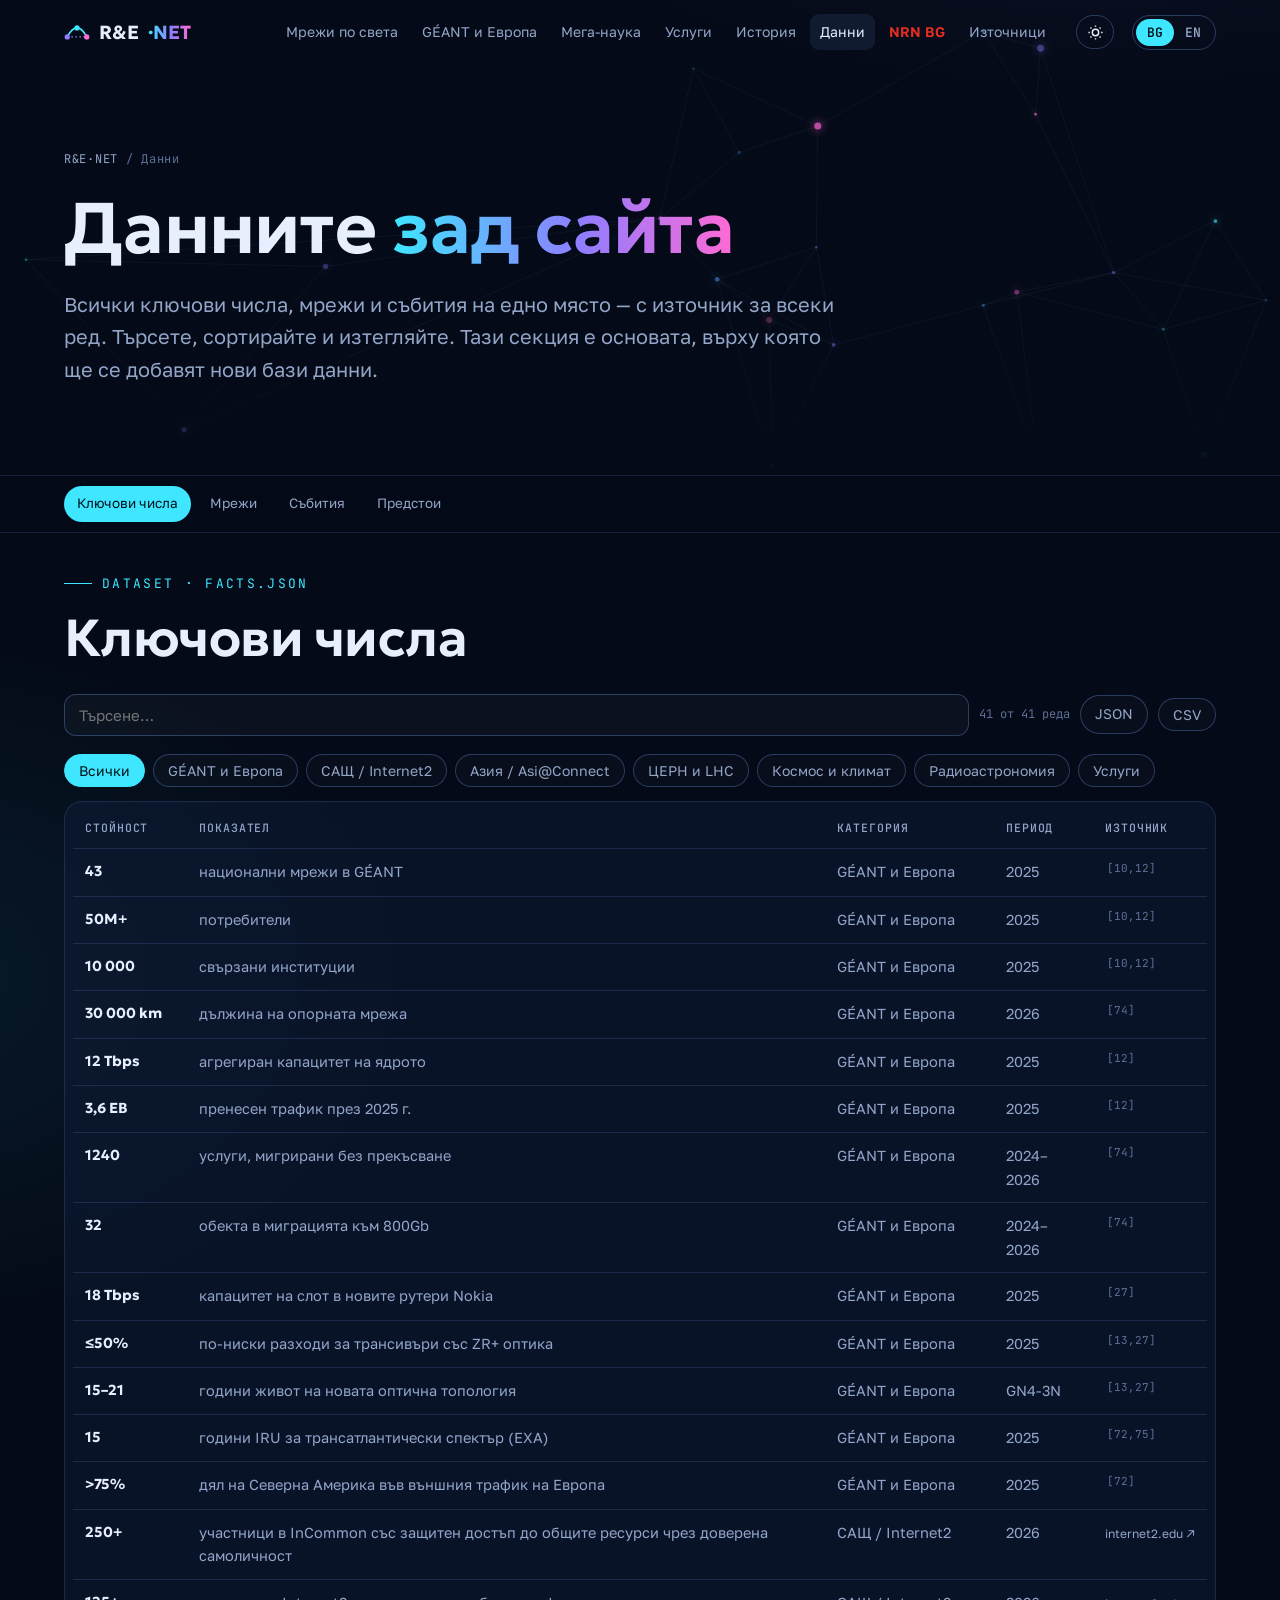
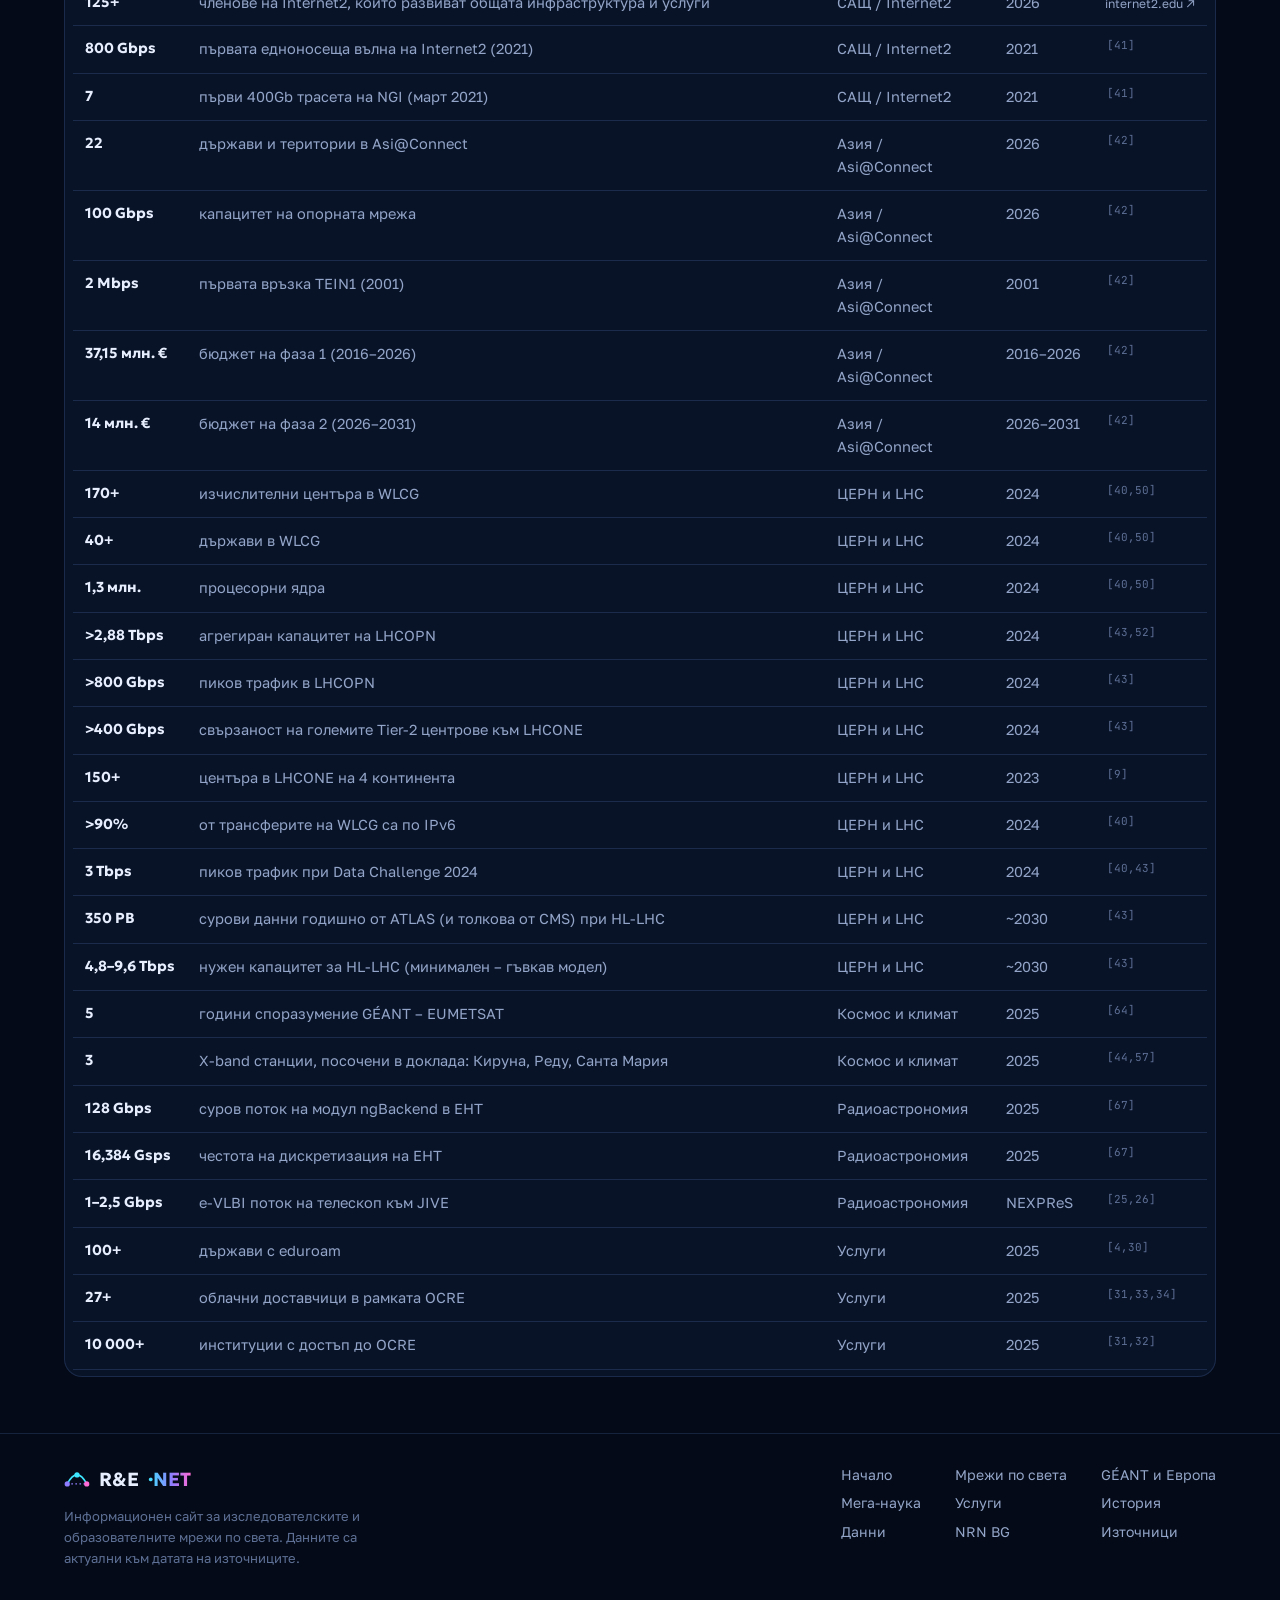
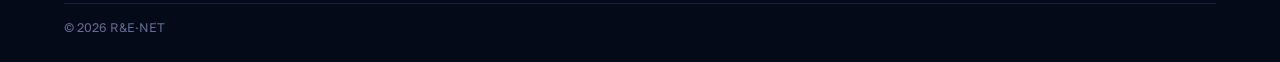
==== data.html @ 56cf58a0 "R&E·NET / NRN BG site: initial version for hosting Co-Authored-By: Claude Opus 5.5 <noreply@anthropi" ====
<!doctype html>
<html lang="bg" data-lang="bg">
<head>
<meta charset="utf-8">
<meta name="viewport" content="width=device-width,initial-scale=1">
<meta name="rn-title" data-bg="Данни" data-en="Data">
<title>Данни · R&amp;E·NET</title>
<meta name="description" content="Отворени данни за изследователските мрежи: ключови числа, мрежи и събития с източници — търсене, сортиране и изтегляне като JSON или CSV.">
<link rel="icon" href="assets/favicon.svg" type="image/svg+xml">
<link rel="preconnect" href="https://fonts.googleapis.com"><link rel="preconnect" href="https://fonts.gstatic.com" crossorigin>
<link href="https://fonts.googleapis.com/css2?family=Geologica:wght@400;600;700;800&family=Golos+Text:wght@400;500;600&family=JetBrains+Mono:wght@400;600&display=swap" rel="stylesheet">
<script>try{var t=new URLSearchParams(location.search).get("theme")||localStorage.getItem("renet-theme");if(t==="light")document.documentElement.dataset.theme="light"}catch(e){}</script>
<link rel="stylesheet" href="assets/css/main.css">
</head>
<body data-page="data">
<div id="shell-nav"></div>

<header class="phero">
  <canvas id="heroCanvas" data-density="26000" aria-hidden="true"></canvas>
  <div class="wrap">
    <div class="crumbs"><a href="home.html">R&amp;E·NET</a> / <span lang="bg">Данни</span><span lang="en">Data</span></div>
    <h1><span lang="bg">Данните <span class="grad">зад сайта</span></span><span lang="en">The data <span class="grad">behind the site</span></span></h1>
    <p class="lead"><span lang="bg">Всички ключови числа, мрежи и събития на едно място — с източник за всеки ред. Търсете, сортирайте и изтегляйте. Тази секция е основата, върху която ще се добавят нови бази данни.</span><span lang="en">Every key figure, network and event in one place — with a source for each row. Search, sort and download. This section is the foundation on which new databases will be added.</span></p>
  </div>
</header>
<nav class="subnav" data-tabs aria-label="On this page"><div class="wrap">
  <a href="#facts"><span lang="bg">Ключови числа</span><span lang="en">Key figures</span></a>
  <a href="#nets"><span lang="bg">Мрежи</span><span lang="en">Networks</span></a>
  <a href="#events"><span lang="bg">Събития</span><span lang="en">Events</span></a>
  <a href="#roadmap"><span lang="bg">Предстои</span><span lang="en">Coming next</span></a>
</div></nav>

<section id="facts" class="tight">
  <div class="wrap">
    <div class="kicker">DATASET · facts.json</div>
    <h2 class="reveal"><span lang="bg">Ключови числа</span><span lang="en">Key figures</span></h2>
    <div class="toolbar"><input class="search" id="qFacts" type="search" aria-label="Search"><span class="count" id="cFacts"></span><a class="chip" href="data/facts.json" download>JSON</a><button class="chip" id="csvFacts">CSV</button></div>
    <div class="filters" id="fFacts" style="margin:0 0 14px"></div>
    <div class="card tbl" style="padding:6px 8px"><table class="dtable" id="tFacts"></table></div>
  </div>
</section>

<section id="nets" class="tight">
  <div class="wrap">
    <div class="kicker">DATASET · networks.json</div>
    <h2 class="reveal"><span lang="bg">Мрежи</span><span lang="en">Networks</span></h2>
    <div class="toolbar"><input class="search" id="qNets" type="search" aria-label="Search"><span class="count" id="cNets"></span><a class="chip" href="data/networks.json" download>JSON</a><button class="chip" id="csvNets">CSV</button></div>
    <div class="card tbl" style="padding:6px 8px"><table class="dtable" id="tNets"></table></div>
  </div>
</section>

<section id="events" class="tight">
  <div class="wrap">
    <div class="kicker">DATASET · timeline.json</div>
    <h2 class="reveal"><span lang="bg">Събития</span><span lang="en">Events</span></h2>
    <div class="toolbar"><input class="search" id="qEv" type="search" aria-label="Search"><span class="count" id="cEv"></span><a class="chip" href="data/timeline.json" download>JSON</a><button class="chip" id="csvEv">CSV</button></div>
    <div class="card tbl" style="padding:6px 8px"><table class="dtable" id="tEv"></table></div>
  </div>
</section>

<section id="roadmap" class="tight">
  <div class="wrap">
    <div class="kicker" style="color:var(--am)"><span lang="bg">Предстои</span><span lang="en">Coming next</span></div>
    <h2 class="reveal"><span lang="bg">Място за <span class="grad">нови бази данни</span></span><span lang="en">Room for <span class="grad">new databases</span></span></h2>
    <p class="lead reveal"><span lang="bg">Всеки набор е отделен JSON файл в папката <code>data/</code> и се зарежда през една функция (<code>RN.data</code>). Нова база данни — файл или външен API — се добавя, без да се пипат страниците.</span><span lang="en">Each dataset is a separate JSON file in the <code>data/</code> folder, loaded through a single function (<code>RN.data</code>). A new database — a file or an external API — can be added without touching the pages.</span></p>
    <div class="grid3 mt">
      <div class="card reveal" style="border-style:dashed"><span class="badge">PLANNED</span><h4 style="margin-top:10px"><span lang="bg">Българската NREN</span><span lang="en">The Bulgarian NREN</span></h4><p><span lang="bg">Свързани институции, капацитет, услуги.</span><span lang="en">Connected institutions, capacity, services.</span></p></div>
      <div class="card reveal" style="border-style:dashed"><span class="badge">PLANNED</span><h4 style="margin-top:10px"><span lang="bg">Национални мрежи по държави</span><span lang="en">National networks by country</span></h4><p><span lang="bg">Профили на NREN с ключови показатели.</span><span lang="en">NREN profiles with key indicators.</span></p></div>
      <div class="card reveal" style="border-style:dashed"><span class="badge">PLANNED</span><h4 style="margin-top:10px"><span lang="bg">Научни проекти и потоци</span><span lang="en">Science projects and flows</span></h4><p><span lang="bg">Обеми данни и мрежови изисквания на големите инфраструктури.</span><span lang="en">Data volumes and network needs of large infrastructures.</span></p></div>
    </div>
  </div>
</section>

<div id="shell-footer"></div>
<script src="assets/js/core.js"></script>
<script src="assets/js/pages/data.js"></script>
</body>
</html>
---- assets/css/main.css ----
:root{
  --r:18px; --maxw:1200px;
  --fd:"Geologica",system-ui,sans-serif; --fb:"Golos Text",system-ui,sans-serif; --fm:"JetBrains Mono",ui-monospace,monospace;
}
/* dark theme (default) — also re-declared on .screen panels so illustrations stay dark in the light theme */
:root, .screen, .svgbox, .ucArt, .mapBox, .uc-box{
  --bg:#040a17; --bg2:#081226; --panel:rgba(14,26,52,.62); --panel2:rgba(20,36,70,.55); --solid:#0b1834;
  --line:rgba(120,170,255,.16); --line2:rgba(120,170,255,.3);
  --tx:#e7efff; --mut:#93a5c8; --dim:#5e7096;
  --cy:#3ee6ff; --vi:#8f7dff; --am:#ffb547; --gr:#47f0a2; --rd:#ff5d7a; --pk:#ff6ad5;
  --g1:#3ee6ff; --g2:#8f7dff; --g3:#ff6ad5; --on:#02131b;
  --navbg:rgba(4,10,23,.84); --navbg2:rgba(4,10,23,.97); --statbg:rgba(6,14,30,.78);
  --isp-tx:#c4b3bb; --ok-tx:#bdf5dc; --bad-tx:#ffc0cb; --warm-tx:#ffe2b5; --cool-tx:#c9f6ff; --pk-tx:#ffc2ee; --vi-tx:#d9d2ff;
  --glow1:rgba(143,125,255,.13); --glow2:rgba(62,230,255,.08);
  color-scheme:dark;
}
.screen, .svgbox, .ucArt, .mapBox, .uc-box{color:var(--tx)}
/* light theme: same layout, dark text on light background */
html[data-theme=light]{
  --bg:#f3f6fb; --bg2:#e9eef7; --panel:rgba(255,255,255,.82); --panel2:#ffffff; --solid:#ffffff;
  --line:rgba(25,50,110,.13); --line2:rgba(25,50,110,.26);
  --tx:#0b1530; --mut:#43527a; --dim:#66779c;
  --cy:#0e7490; --vi:#6d28d9; --am:#b45309; --gr:#047857; --rd:#be123c; --pk:#be185d;
  --g1:#0891b2; --g2:#6d28d9; --g3:#db2777; --on:#ffffff;
  --navbg:rgba(243,246,251,.86); --navbg2:rgba(243,246,251,.98); --statbg:rgba(255,255,255,.9);
  --isp-tx:#8a2c47; --ok-tx:#0f6b48; --bad-tx:#b4234a; --warm-tx:#7a4300; --cool-tx:#0b5566; --pk-tx:#a3237f; --vi-tx:#4c3bb0;
  --glow1:rgba(109,40,217,.08); --glow2:rgba(8,145,178,.08);
  color-scheme:light;
}
html[data-theme=light] .card:not(.screen),html[data-theme=light] .tile,html[data-theme=light] .kpi{box-shadow:0 1px 2px rgba(15,30,70,.05),0 8px 24px rgba(15,30,70,.06)}
html[data-theme=light] .vrow .yy{filter:brightness(.72) saturate(1.2)}
html[data-theme=light] .hero::after,html[data-theme=light] .phero::after{background:linear-gradient(transparent,var(--bg))}
.themeBtn{flex:none;width:38px;height:34px;border-radius:999px;border:1px solid var(--line2);background:none;color:var(--tx);cursor:pointer;display:grid;place-items:center}
.themeBtn:hover{border-color:var(--cy);color:var(--cy)}
.themeBtn svg{width:17px;height:17px}
.themeBtn .moon{display:none}
html[data-theme=light] .themeBtn .moon{display:block}
html[data-theme=light] .themeBtn .sun{display:none}
*{box-sizing:border-box}
html{scroll-behavior:smooth;scroll-padding-top:72px;font-feature-settings:"locl" 0}
body{margin:0;background:var(--bg);color:var(--tx);font-family:var(--fb);font-size:17px;line-height:1.62;overflow-x:hidden;
  background-image:radial-gradient(1200px 700px at 85% -10%,var(--glow1),transparent 60%),radial-gradient(900px 600px at -10% 30%,var(--glow2),transparent 60%)}
html[data-lang=en] body [lang=bg], html[data-lang=bg] body [lang=en]{display:none!important}
a{color:var(--cy);text-decoration:none}
a:hover{text-decoration:underline}
h1,h2,h3,h4{font-family:var(--fd);font-weight:600;line-height:1.15;margin:0 0 .5em;letter-spacing:-.01em;font-feature-settings:"locl" 0}
h2{font-size:clamp(30px,4.4vw,52px);font-weight:600}
h3{font-size:clamp(20px,2.2vw,26px);font-weight:600}
p{margin:0 0 1em}
.wrap{max-width:var(--maxw);margin:0 auto;padding:0 24px}
section{position:relative;padding:110px 0}
.kicker{font-family:var(--fm);font-size:13px;letter-spacing:.18em;text-transform:uppercase;color:var(--cy);margin-bottom:14px;display:flex;align-items:center;gap:10px}
.kicker::before{content:"";width:28px;height:1px;background:currentColor}
.lead{font-size:clamp(17px,1.6vw,20px);color:var(--mut);max-width:780px}
.grad{background:linear-gradient(90deg,var(--g1),var(--g2) 55%,var(--g3));-webkit-background-clip:text;background-clip:text;color:transparent}
.mono{font-family:var(--fm)}
.cite{font-family:var(--fm);font-size:11px;color:var(--dim);vertical-align:super;margin-left:2px;white-space:nowrap}
.cite a{color:var(--dim)} .cite a:hover{color:var(--cy)}

/* nav */
.nav{position:fixed;inset:0 0 auto 0;z-index:50;transition:background .3s,border-color .3s;border-bottom:1px solid transparent}
.nav.solid{background:var(--navbg);backdrop-filter:blur(14px);border-color:var(--line)}
.nav .wrap{display:flex;align-items:center;gap:18px;height:64px}
.logo{font-family:var(--fd);font-weight:700;font-size:19px;color:var(--tx);display:flex;align-items:center;gap:9px;white-space:nowrap}
.logo:hover{text-decoration:none}
.logo svg{width:26px;height:26px}
.links{display:flex;gap:4px;margin-left:auto;overflow-x:auto;scrollbar-width:none}
.links::-webkit-scrollbar{display:none}
.links a{color:var(--mut);font-size:14px;padding:7px 10px;border-radius:9px;white-space:nowrap}
.links a:hover,.links a.on{color:var(--tx);background:rgba(120,170,255,.1);text-decoration:none}
.lang{display:flex;border:1px solid var(--line2);border-radius:999px;padding:3px;flex:none}
.lang button{background:none;border:0;color:var(--mut);font:600 13px var(--fm);padding:5px 11px;border-radius:999px;cursor:pointer}
.lang button.on{background:var(--cy);color:var(--on)}
.burger{display:none;background:none;border:1px solid var(--line2);color:var(--tx);border-radius:10px;width:40px;height:36px;cursor:pointer;font-size:18px}

/* hero */
.hero{min-height:min(100vh,980px);display:flex;align-items:center;padding:120px 0 80px;overflow:hidden}
#heroCanvas{position:absolute;inset:0;width:100%;height:100%}
.hero::after{content:"";position:absolute;inset:auto 0 0 0;height:220px;background:linear-gradient(transparent,var(--bg));pointer-events:none}
.hero .wrap{position:relative;z-index:2;width:100%}
.hero h1{font-size:clamp(40px,7.2vw,96px);font-weight:600;max-width:980px;margin-bottom:22px}
.hero .lead{font-size:clamp(18px,1.9vw,22px);max-width:720px}
.btns{display:flex;gap:12px;flex-wrap:wrap;margin-top:30px}
.btn{display:inline-flex;align-items:center;gap:8px;padding:13px 22px;border-radius:999px;font-weight:600;font-size:15px;border:1px solid var(--line2);color:var(--tx);background:rgba(255,255,255,.03);cursor:pointer;font-family:var(--fb);transition:transform .2s,background .2s}
.btn:hover{text-decoration:none;transform:translateY(-2px);background:rgba(255,255,255,.07)}
.btn.pri{background:linear-gradient(90deg,var(--cy),var(--vi));color:var(--on);border:0}
.stats{display:grid;grid-template-columns:repeat(6,1fr);gap:1px;background:var(--line);border:1px solid var(--line);border-radius:var(--r);overflow:hidden;margin-top:64px;backdrop-filter:blur(8px)}
.stat{background:var(--statbg);padding:20px 18px}
.stat b{display:block;font-family:var(--fd);font-size:clamp(22px,2.3vw,32px);white-space:nowrap;font-weight:700;color:var(--tx);line-height:1.1}
.stat>span{font-size:13px;color:var(--mut);line-height:1.35;display:block;margin-top:6px}

/* panels */
.card{background:var(--panel);border:1px solid var(--line);border-radius:var(--r);padding:26px;backdrop-filter:blur(10px);position:relative}
.grid2{display:grid;grid-template-columns:1fr 1fr;gap:22px}
.grid3{display:grid;grid-template-columns:repeat(3,1fr);gap:22px}
.grid4{display:grid;grid-template-columns:repeat(4,1fr);gap:18px}
.mt{margin-top:44px}
.ico{width:46px;height:46px;border-radius:13px;display:grid;place-items:center;margin-bottom:16px;background:rgba(62,230,255,.1);color:var(--cy)}
.ico svg{width:24px;height:24px}
.card h4{font-size:18px;margin-bottom:8px}
.card p{color:var(--mut);font-size:15.5px;margin:0}
.reveal{opacity:0;transform:translateY(26px);transition:opacity .8s ease,transform .8s ease}
.reveal.in{opacity:1;transform:none}

/* why: lanes */
.lanes{display:grid;grid-template-columns:1fr 1fr;gap:22px}
.lane{padding:20px}
.lane canvas{width:100%;height:190px;display:block;border-radius:12px;background:rgba(0,0,0,.25)}
.lane .lh{display:flex;justify-content:space-between;align-items:baseline;gap:10px;margin-bottom:12px}
.lane .lh h4{margin:0}
.meter{font-family:var(--fm);font-size:13px;color:var(--mut)}
.meter b{color:var(--tx)}
.lane.isp .meter b.loss{color:var(--rd)}
.lane.nren .meter b.loss{color:var(--gr)}
.ctl{display:flex;gap:12px;align-items:center;justify-content:center;margin-top:18px;flex-wrap:wrap}
table.cmp{width:100%;border-collapse:collapse;font-size:15px}
table.cmp th,table.cmp td{padding:14px 16px;text-align:left;vertical-align:top;border-bottom:1px solid var(--line)}
table.cmp th{font-family:var(--fm);font-size:12px;letter-spacing:.1em;text-transform:uppercase;color:var(--mut);font-weight:500}
table.cmp td:first-child{color:var(--tx);font-weight:600;width:22%}
table.cmp td:nth-child(2){color:var(--isp-tx)}
table.cmp td:nth-child(3){color:var(--ok-tx)}
.tbl{overflow-x:auto;padding:6px 8px}

/* architecture */
.arch{display:grid;grid-template-columns:1.25fr 1fr;gap:30px;align-items:center}
#archSvg{width:100%;height:auto}
.tier{cursor:pointer}
.tier rect{transition:all .3s}
.tier:hover rect,.tier.on rect{stroke:var(--cy);fill:rgba(62,230,255,.12)}
.flow{stroke-dasharray:4 10;animation:dash 1.2s linear infinite}
@keyframes dash{to{stroke-dashoffset:-28}}
.tierInfo h3{color:var(--cy)}
.tierTabs{display:flex;gap:8px;flex-wrap:wrap;margin-bottom:18px}
.chip{border:1px solid var(--line2);background:rgba(255,255,255,.02);color:var(--mut);padding:7px 14px;border-radius:999px;font-size:14px;cursor:pointer;font-family:var(--fb)}
.chip.on,.chip:hover{color:var(--on);background:var(--cy);border-color:var(--cy)}

/* map */
.mapBox{position:relative;border-radius:22px;overflow:hidden;border:1px solid var(--line);background:radial-gradient(ellipse at center,#0b1a36 0,#050c1c 75%)}
#map{width:100%;height:auto;display:block;aspect-ratio:1.9/1}
#map .land{fill:#13254a;stroke:#1d3466;stroke-width:.5}
#map .grat{fill:none;stroke:rgba(120,170,255,.06)}
#map .arc{fill:none;stroke-width:1.4;stroke-linecap:round;opacity:.75}
#map .arc.hl{stroke-width:2.6;opacity:1}
#map .node{cursor:pointer}
#map .node circle.c{stroke:#fff;stroke-width:1.2}
#map .node text{font:600 11px var(--fm);fill:#cfe0ff;paint-order:stroke;stroke:#050c1c;stroke-width:3px;pointer-events:none}
#map .pulse{fill:none;stroke-width:1.5;animation:pulse 2.4s ease-out infinite;transform-box:fill-box;transform-origin:center}
@keyframes pulse{0%{transform:scale(.6);opacity:1}100%{transform:scale(3.2);opacity:0}}
.mapNote{position:absolute;left:16px;bottom:14px;font-size:12px;color:var(--dim);font-family:var(--fm)}
.mapFail{padding:60px 20px;text-align:center;color:var(--mut)}
.mapPanel{position:absolute;right:16px;top:16px;width:min(340px,calc(100% - 32px));background:rgba(5,12,28,.92);border:1px solid var(--line2);border-radius:16px;padding:20px;backdrop-filter:blur(12px);transform:translateX(120%);transition:transform .45s cubic-bezier(.2,.8,.2,1)}
.mapPanel.on{transform:none}
.mapPanel .x{position:absolute;right:10px;top:8px;background:none;border:0;color:var(--mut);font-size:22px;cursor:pointer}
.mapPanel .reg{font-family:var(--fm);font-size:12px;color:var(--cy);letter-spacing:.08em;text-transform:uppercase}
.mapPanel h3{margin:6px 0 10px}
.mapPanel p{color:var(--mut);font-size:15px}
.filters{display:flex;gap:8px;flex-wrap:wrap;margin:28px 0 20px}
.netGrid{display:grid;grid-template-columns:repeat(3,1fr);gap:18px}
.net{display:flex;flex-direction:column;gap:10px;transition:transform .25s,border-color .25s}
.net:hover{transform:translateY(-4px);border-color:var(--line2)}
.net .top{display:flex;align-items:center;gap:12px}
.net .dot{width:12px;height:12px;border-radius:50%;flex:none;box-shadow:0 0 14px currentColor;background:currentColor}
.net h4{margin:0;font-size:19px}
.net .reg{font-family:var(--fm);font-size:12px;color:var(--dim);text-transform:uppercase;letter-spacing:.06em}
.net p{flex:1}
.net .go{display:inline-flex;align-items:center;gap:6px;font-weight:600;font-size:14px;margin-top:4px}
.badge{display:inline-block;font-family:var(--fm);font-size:10.5px;padding:2px 7px;border-radius:6px;border:1px solid var(--line2);color:var(--dim);margin-left:6px;vertical-align:middle;letter-spacing:.04em}

/* timeline */
.tl{position:relative;margin-top:40px}
.tlTrack{display:flex;gap:0;overflow-x:auto;padding:30px 4px 16px;scrollbar-width:thin;scrollbar-color:var(--line2) transparent;position:relative}
.tlItem{flex:none;align-self:flex-start;width:118px;position:relative;text-align:center;cursor:pointer;background:none;border:0;color:var(--mut);font-family:var(--fb);padding:0}
/* the line runs through the centre of the dots: year 23px + gap 12px + half of the 16px dot - 1px */
.tlItem::before{content:"";position:absolute;left:0;right:0;top:42px;height:2px;background:var(--line2)}
.tlItem .y{font-family:var(--fd);font-weight:700;font-size:18px;line-height:23px;color:var(--mut);display:block;margin-bottom:12px;transition:color .2s;font-feature-settings:"locl" 0}
.tlItem .p{width:16px;height:16px;border-radius:50%;background:var(--bg);border:2px solid var(--dim);display:block;margin:0 auto;position:relative;z-index:1;transition:all .25s}
.tlItem .t{display:block;font-size:12.5px;line-height:1.3;margin-top:12px;padding:0 6px}
.tlItem.on .y,.tlItem:hover .y{color:var(--cy)}
.tlItem.on .p{background:var(--cy);border-color:var(--cy);box-shadow:0 0 0 6px rgba(62,230,255,.15),0 0 20px var(--cy)}
.tlDetail{margin-top:22px;display:grid;grid-template-columns:160px 1fr;gap:24px;align-items:start;min-height:150px}
.tlDetail .big{font-family:var(--fd);font-size:38px;font-weight:800;line-height:1;white-space:nowrap;font-feature-settings:"locl" 0}
.tlNav{display:flex;gap:8px;margin-top:14px}
.capChart{margin-top:10px}
.capRow{display:grid;grid-template-columns:190px 1fr 120px;gap:14px;align-items:center;padding:9px 0;border-bottom:1px dashed var(--line)}
.capRow .lbl{font-size:14px;color:var(--mut)}
.capRow .lbl b{color:var(--tx);display:block;font-size:15px}
.capBar{height:14px;border-radius:7px;background:rgba(255,255,255,.04);overflow:hidden}
.capBar i{display:block;height:100%;width:0;border-radius:7px;background:linear-gradient(90deg,var(--vi),var(--cy));transition:width 1.6s cubic-bezier(.2,.8,.2,1);box-shadow:0 0 16px rgba(62,230,255,.4)}
.capRow .v{font-family:var(--fm);font-size:14px;text-align:right}

/* geant now */
.rings{display:grid;grid-template-columns:1fr 1fr;gap:30px;align-items:center}
#ringSvg{width:100%;height:auto}
.ringLeg{display:flex;flex-direction:column;gap:12px}
.ringLeg .rl{display:flex;gap:14px;align-items:center;padding:14px 16px;border-radius:14px;border:1px solid var(--line);background:var(--panel2);cursor:pointer;transition:border-color .2s}
.ringLeg .rl:hover,.ringLeg .rl.on{border-color:var(--line2)}
.ringLeg .sw{width:14px;height:14px;border-radius:4px;flex:none}
.ringLeg b{font-family:var(--fd);font-size:20px;margin-left:auto;white-space:nowrap}
.calc{display:grid;grid-template-columns:1fr 1fr;gap:26px;align-items:stretch}
.calc label{display:block;font-size:13px;color:var(--mut);font-family:var(--fm);letter-spacing:.06em;text-transform:uppercase;margin-bottom:10px}
.opts{display:flex;flex-direction:column;gap:7px;margin-bottom:22px}
.opt{display:flex;justify-content:space-between;gap:10px;align-items:center;padding:10px 14px;border:1px solid var(--line);border-radius:12px;cursor:pointer;background:rgba(255,255,255,.015);color:var(--tx);font-family:var(--fb);font-size:15px;text-align:left}
.opt small{color:var(--dim);font-family:var(--fm);font-size:12px;white-space:nowrap}
.opt.on{border-color:var(--cy);background:rgba(62,230,255,.08)}
.result{display:flex;flex-direction:column;justify-content:center;text-align:center;gap:6px}
.result .time{font-family:var(--fd);font-size:clamp(34px,4.6vw,58px);font-weight:800;line-height:1.05}
.pipe{height:20px;border-radius:10px;background:rgba(255,255,255,.04);overflow:hidden;position:relative;margin:18px 0 8px}
.pipe i{position:absolute;inset:0 auto 0 0;width:0;background:linear-gradient(90deg,var(--vi),var(--cy));border-radius:10px}
.eb{display:grid;grid-template-columns:repeat(3,1fr);gap:18px}
.eb .card b{font-family:var(--fd);font-size:34px;display:block;line-height:1.1;margin-bottom:6px}
.note{font-size:13px;color:var(--dim)}

/* services */
.tabs{display:flex;gap:8px;flex-wrap:wrap;margin:30px 0 24px}
.tabPane{display:none}
.tabPane.on{display:block;animation:fade .5s}
@keyframes fade{from{opacity:0;transform:translateY(10px)}to{opacity:1;transform:none}}
.roam{display:grid;grid-template-columns:1.3fr 1fr;gap:26px;align-items:center}
#roamSvg{width:100%;height:auto}
.roamSteps{counter-reset:s;display:flex;flex-direction:column;gap:8px;margin:0;padding:0;list-style:none}
.roamSteps li{padding:10px 14px 10px 48px;border-radius:12px;border:1px solid var(--line);color:var(--mut);font-size:15px;position:relative;transition:all .3s}
.roamSteps li::before{counter-increment:s;content:counter(s);position:absolute;left:12px;top:9px;width:24px;height:24px;border-radius:50%;display:grid;place-items:center;font:600 12px var(--fm);border:1px solid var(--dim)}
.roamSteps li.on{color:var(--tx);border-color:var(--cy);background:rgba(62,230,255,.07)}
.roamSteps li.on::before{background:var(--cy);color:var(--on);border-color:var(--cy)}
.fair{display:grid;grid-template-columns:repeat(4,1fr);gap:14px;margin-top:18px}
.flip{perspective:900px;height:150px;cursor:pointer}
.flip .in{position:relative;width:100%;height:100%;transition:transform .7s;transform-style:preserve-3d}
.flip:hover .in,.flip.on .in{transform:rotateY(180deg)}
.flip .f,.flip .b{position:absolute;inset:0;backface-visibility:hidden;border-radius:16px;border:1px solid var(--line2);display:flex;flex-direction:column;align-items:center;justify-content:center;padding:14px;text-align:center}
.flip .f{background:linear-gradient(140deg,rgba(143,125,255,.18),rgba(62,230,255,.08))}
.flip .f b{font-family:var(--fd);font-size:54px;line-height:1}
.flip .f span{font-size:13px;color:var(--mut)}
.flip .b{transform:rotateY(180deg);background:var(--solid);font-size:14.5px;line-height:1.28;padding:10px 8px;color:var(--mut);hyphens:auto;-webkit-hyphens:auto}
.flip .f span{line-height:1.25}
.qci{display:flex;gap:10px;flex-wrap:wrap;margin-top:14px}
.qci span{font-family:var(--fm);font-size:13px;padding:6px 12px;border-radius:9px;border:1px solid rgba(255,106,213,.4);color:var(--pk-tx);background:rgba(255,106,213,.07)}

/* use cases */
.uc{display:grid;grid-template-columns:1.1fr 1fr;gap:34px;align-items:center;padding:34px;margin-bottom:28px}
.uc:nth-child(even) .ucArt{order:2}
.ucArt{border-radius:16px;background:radial-gradient(ellipse at 50% 40%,#0e2148,#060e20 75%);border:1px solid var(--line);overflow:hidden;position:relative}
.ucArt svg{width:100%;height:auto;display:block}
.ucNum{font-family:var(--fm);font-size:13px;color:var(--am);letter-spacing:.14em}
.ucStats{display:grid;grid-template-columns:repeat(2,1fr);gap:10px;margin:18px 0}
.ucStats div{border:1px solid var(--line);border-radius:12px;padding:10px 12px}
.ucStats b{font-family:var(--fd);font-size:22px;display:block;line-height:1.1}
.ucStats div>span{font-size:12.5px;color:var(--mut)}
.ucCtl{display:flex;gap:6px;flex-wrap:wrap;padding:10px 12px;border-top:1px solid var(--line);background:rgba(5,12,28,.6)}
.ucCtl .chip{font-size:12.5px;padding:5px 11px}
.vs{display:grid;grid-template-columns:1fr 1fr;gap:10px;margin-top:6px}
.vs div{border-radius:12px;padding:12px;font-size:14px}
.vs .old{border:1px dashed rgba(255,93,122,.5);color:var(--bad-tx)}
.vs .new{border:1px solid rgba(71,240,162,.5);color:var(--ok-tx)}
.vs b{display:block;font-family:var(--fd);font-size:22px}

/* future */
.fut .card{overflow:hidden}
.fut .card::after{content:"";position:absolute;inset:auto -40% -60% auto;width:220px;height:220px;border-radius:50%;background:radial-gradient(var(--c,rgba(62,230,255,.25)),transparent 70%)}
.fut .n{font-family:var(--fd);font-size:44px;font-weight:800;color:rgba(255,255,255,.08);position:absolute;right:18px;top:8px}

/* bulgaria */
.bg-sec{overflow:hidden}
.uc-box{border-radius:26px;border:1px solid rgba(255,181,71,.35);background:linear-gradient(160deg,rgba(255,181,71,.07),rgba(8,18,38,.7));padding:44px;position:relative;overflow:hidden}
.tape{position:absolute;left:-10%;right:-10%;height:34px;background:repeating-linear-gradient(-45deg,#ffb547 0 22px,#151515 22px 44px);opacity:.9;display:flex;align-items:center;justify-content:center;font:700 13px var(--fm);letter-spacing:.3em;color:#151515;overflow:hidden;white-space:nowrap}
.tape span{background:#ffb547;padding:3px 14px}
.tape.t1{top:0;transform:rotate(-1.2deg)}
.tape.t2{bottom:0;transform:rotate(1deg)}
.bgGrid{display:grid;grid-template-columns:1fr 1.1fr;gap:34px;align-items:center;padding:40px 0 30px}
#bgMap{width:100%;height:auto}
#bgMap .bgland{fill:rgba(255,181,71,.08);stroke:#ffb547;stroke-width:1.6;stroke-dasharray:6 5;animation:dash 3s linear infinite}
.skel{display:flex;flex-direction:column;gap:10px;margin-top:20px}
.skel div{display:flex;align-items:center;gap:12px;padding:12px 14px;border-radius:12px;border:1px dashed rgba(255,181,71,.3);color:var(--mut);font-size:15px}
.skel i{flex:1;height:9px;border-radius:5px;background:linear-gradient(90deg,rgba(255,255,255,.04),rgba(255,181,71,.18),rgba(255,255,255,.04));background-size:200% 100%;animation:shim 1.8s linear infinite}
@keyframes shim{to{background-position:-200% 0}}
.prog{height:10px;border-radius:5px;background:rgba(255,255,255,.06);overflow:hidden;margin-top:18px}
.prog i{display:block;height:100%;width:18%;background:repeating-linear-gradient(-45deg,#ffb547 0 10px,#e09020 10px 20px);background-size:28px 28px;animation:mv 1s linear infinite}
@keyframes mv{to{background-position:28px 0}}

/* sources */
.src{columns:2;column-gap:34px;font-size:14.5px;padding-left:22px;color:var(--mut)}
.src li{break-inside:avoid;margin-bottom:9px}
.src li::marker{color:var(--dim);font-family:var(--fm);font-size:12px}

/* responsive */
@media (max-width:1080px){
  .stats{grid-template-columns:repeat(3,1fr)}
  .netGrid{grid-template-columns:1fr 1fr}
  .grid4{grid-template-columns:1fr 1fr}
}
@media (max-width:900px){
  .links{position:fixed;top:64px;left:0;right:0;flex-direction:column;background:var(--navbg2);padding:12px 16px 20px;border-bottom:1px solid var(--line);display:none;margin:0}
  .links.open{display:flex}
  .burger{display:block;margin-left:auto}
  .lanes,.grid2,.grid3,.arch,.rings,.calc,.roam,.uc,.bgGrid,.eb{grid-template-columns:1fr}
  .uc:nth-child(even) .ucArt{order:0}
  .src{columns:1}
  .tlDetail{grid-template-columns:1fr}
  .tlDetail .big{font-size:32px}
  .fair{grid-template-columns:1fr 1fr}
  .capRow{grid-template-columns:1fr 90px}
  .capRow .capBar{grid-column:1/-1;grid-row:2}
  .mapPanel{position:static;width:auto;transform:none;display:none;margin:12px;border-radius:14px}
  .mapPanel.on{display:block}
}
@media (max-width:600px){
  body{font-size:16px}
  .wrap{padding:0 16px}
  section{padding:76px 0}
  .stats{grid-template-columns:1fr 1fr}
  .netGrid,.grid4{grid-template-columns:1fr}
  .uc{padding:20px}
  .uc-box{padding:30px 18px}
  .card{padding:20px}
  table.cmp{font-size:14px}
  #map .node text{display:none}
}
@media (prefers-reduced-motion:reduce){
  *{animation:none!important;transition:none!important}
  .reveal{opacity:1;transform:none}
}

/* ===== multi-page additions ===== */
.phero{position:relative;padding:150px 0 70px;overflow:hidden;border-bottom:1px solid var(--line)}
.phero #heroCanvas{position:absolute;inset:0;width:100%;height:100%;opacity:.75}
.phero::after{content:"";position:absolute;inset:auto 0 0 0;height:140px;background:linear-gradient(transparent,var(--bg));pointer-events:none}
.phero .wrap{position:relative;z-index:2}
.phero h1{font-size:clamp(36px,5.6vw,72px);font-weight:600;max-width:1100px;margin-bottom:18px}
.crumbs{font-family:var(--fm);font-size:12px;color:var(--dim);margin-bottom:18px;letter-spacing:.06em}
.crumbs a{color:var(--mut)}
.subnav{position:sticky;top:64px;z-index:30;background:var(--navbg);backdrop-filter:blur(12px);border-bottom:1px solid var(--line)}
.subnav .wrap{display:flex;gap:6px;overflow-x:auto;scrollbar-width:none;padding-top:10px;padding-bottom:10px}
.subnav .wrap::-webkit-scrollbar{display:none}
.subnav a{flex:none;font-size:13.5px;color:var(--mut);padding:6px 12px;border-radius:999px;border:1px solid transparent;white-space:nowrap}
.subnav a:hover{text-decoration:none;color:var(--tx);border-color:var(--line2)}
.subnav a.on{color:var(--on);background:var(--cy)}
section.tight{padding:80px 0}
.tiles{display:grid;grid-template-columns:repeat(4,1fr);gap:18px}
.tile{display:flex;flex-direction:column;gap:10px;padding:24px;border-radius:var(--r);border:1px solid var(--line);background:var(--panel);color:var(--tx);position:relative;overflow:hidden;transition:transform .25s,border-color .25s;min-height:190px}
.tile:hover{text-decoration:none;transform:translateY(-4px);border-color:var(--line2)}
.tile .tn{font-family:var(--fm);font-size:12px;color:var(--dim)}
.tile h4{margin:0;font-size:20px}
.tile p{margin:0;color:var(--mut);font-size:14.5px;flex:1}
.tile .go{font-size:14px;color:var(--cy);font-weight:600}
.tile svg.bgic{position:absolute;right:-14px;bottom:-14px;width:110px;height:110px;opacity:.1}
.tile.uc-t{border-color:rgba(255,181,71,.35);background:linear-gradient(160deg,rgba(255,181,71,.07),var(--panel))}
.tile.uc-t .go{color:var(--am)}
.news{display:grid;grid-template-columns:repeat(3,1fr);gap:18px}
.newsc{display:flex;flex-direction:column;gap:8px}
.newsc .dt{font-family:var(--fm);font-size:12px;color:var(--am);letter-spacing:.08em}
.newsc h4{margin:0;font-size:18px}
.newsc p{flex:1}
.kpis{display:grid;grid-template-columns:repeat(4,1fr);gap:14px}
.kpi{border:1px solid var(--line);border-radius:14px;padding:16px;background:var(--panel2)}
.kpi b{display:block;font-family:var(--fd);font-size:clamp(22px,2.4vw,30px);line-height:1.1}
.kpi>span{font-size:13px;color:var(--mut);display:block;margin-top:6px;line-height:1.35}
.split{display:grid;grid-template-columns:1fr 1fr;gap:30px;align-items:center}
.split.r{grid-template-columns:1.1fr .9fr}
.split.top{align-items:start}
.svgbox{border-radius:16px;background:radial-gradient(ellipse at 50% 40%,#0e2148,#060e20 75%);border:1px solid var(--line);overflow:hidden;position:relative}
.svgbox svg{width:100%;height:auto;display:block}
.dtable{width:100%;border-collapse:collapse;font-size:14.5px}
.dtable th,.dtable td{padding:11px 12px;text-align:left;border-bottom:1px solid var(--line);vertical-align:top}
.dtable th{font-family:var(--fm);font-size:11.5px;letter-spacing:.08em;text-transform:uppercase;color:var(--mut);font-weight:500;white-space:nowrap;user-select:none}
.dtable th[data-sort]{cursor:pointer}
.dtable th[data-sort]:hover{color:var(--tx)}
.dtable th.asc::after{content:" ▲";color:var(--cy)}
.dtable th.desc::after{content:" ▼";color:var(--cy)}
.dtable td.num{font-family:var(--fd);font-weight:700;white-space:nowrap;color:var(--tx)}
.dtable td{color:var(--mut)}
.dtable tr:hover td{background:rgba(120,170,255,.04)}
.toolbar{display:flex;gap:10px;flex-wrap:wrap;align-items:center;margin:18px 0}
.search{flex:1;min-width:220px;background:rgba(255,255,255,.03);border:1px solid var(--line2);border-radius:12px;padding:11px 14px;color:var(--tx);font:15px var(--fb)}
.search:focus{outline:none;border-color:var(--cy)}
.count{font-family:var(--fm);font-size:12px;color:var(--dim)}
.donut{width:100%;max-width:250px;display:block;margin:0 auto}
.legend{display:flex;flex-direction:column;gap:8px;font-size:14px;color:var(--mut)}
.legend i{display:inline-block;width:12px;height:12px;border-radius:3px;margin-right:8px;vertical-align:-1px}
.pipeline{display:grid;grid-template-columns:repeat(5,1fr);position:relative}
.stage{padding:16px 10px;text-align:center;position:relative}
.stage .ic{width:58px;height:58px;border-radius:16px;margin:0 auto 10px;display:grid;place-items:center;border:1px solid var(--line2);background:var(--solid);position:relative;z-index:1;color:var(--cy)}
.stage .ic svg{width:28px;height:28px}
.stage b{display:block;font-size:14.5px}
.stage span{display:block;font-size:12.5px;color:var(--mut);margin-top:4px}
.stage::after{content:"";position:absolute;top:44px;left:calc(50% + 32px);right:calc(-50% + 32px);height:2px;background:repeating-linear-gradient(90deg,var(--cy) 0 6px,transparent 6px 14px);background-size:28px 2px;animation:flowx 1s linear infinite}
.stage:last-child::after{display:none}
@keyframes flowx{to{background-position:28px 0}}
.pill{display:inline-block;font-family:var(--fm);font-size:12px;padding:4px 10px;border-radius:8px;border:1px solid var(--line2);color:var(--mut);margin:0 6px 6px 0}
.callout{border-left:3px solid var(--am);padding:12px 16px;background:rgba(255,181,71,.06);border-radius:0 12px 12px 0;font-size:14.5px;color:var(--warm-tx)}
.callout.cy{border-color:var(--cy);background:rgba(62,230,255,.06);color:var(--cool-tx)}
.steps{display:grid;grid-template-columns:repeat(3,1fr);gap:14px;counter-reset:st}
.steps>div{border:1px solid var(--line);border-radius:14px;padding:16px 16px 16px 54px;position:relative;font-size:14.5px;color:var(--mut)}
.steps>div::before{counter-increment:st;content:counter(st);position:absolute;left:16px;top:15px;width:26px;height:26px;border-radius:50%;display:grid;place-items:center;font:600 12px var(--fm);background:var(--cy);color:var(--on)}
.steps b{color:var(--tx);display:block;margin-bottom:4px}
.foot{padding:30px 0 24px;border-top:1px solid var(--line);color:var(--dim);font-size:14px;margin-top:40px}
.footTop{display:flex;justify-content:space-between;align-items:flex-start;gap:30px;flex-wrap:wrap}
.footLinks{display:grid;grid-template-columns:repeat(3,auto);gap:6px 34px;align-content:start}
.footLinks a{color:var(--mut);font-size:14px}
.footBot{display:flex;justify-content:space-between;gap:16px;flex-wrap:wrap;margin-top:20px;padding-top:14px;border-top:1px solid var(--line);font-size:12.5px}
.tlFilters{display:flex;gap:8px;flex-wrap:wrap;margin-top:24px}
.vrow{display:grid;grid-template-columns:120px 1fr;gap:18px;padding:16px 0;border-bottom:1px dashed var(--line)}
.vrow .yy{font-family:var(--fd);font-weight:800;font-size:24px;color:var(--cy);line-height:1.1}
.vrow .rg{font-family:var(--fm);font-size:11px;color:var(--dim);text-transform:uppercase;letter-spacing:.08em;display:block;margin-top:4px}
.vrow h4{margin:2px 0 4px;font-size:17px}
.vrow p{margin:0;color:var(--mut);font-size:15px}
.mapPanel .kp{display:flex;gap:8px;flex-wrap:wrap;margin:6px 0 12px}
.anaGrid{display:flex;flex-wrap:wrap;gap:8px;margin-top:12px}
.anaGrid span{font-family:var(--fm);font-size:13px;padding:7px 12px;border-radius:10px;border:1px solid rgba(143,125,255,.45);background:rgba(143,125,255,.08);color:var(--vi-tx)}
@media (max-width:1080px){.tiles{grid-template-columns:repeat(2,1fr)}.news{grid-template-columns:1fr 1fr}.kpis{grid-template-columns:repeat(2,1fr)}}
@media (max-width:900px){
  .split,.split.r{grid-template-columns:1fr}
  .pipeline{grid-template-columns:1fr}
  .stage{display:grid;grid-template-columns:64px 1fr;text-align:left;gap:12px;align-items:center}
  .stage .ic{margin:0}
  .stage::after{top:auto;bottom:-14px;left:38px;right:auto;width:2px;height:28px;background:repeating-linear-gradient(180deg,var(--cy) 0 6px,transparent 6px 14px);background-size:2px 28px}
  .steps{grid-template-columns:1fr}
  .footLinks{grid-template-columns:repeat(2,auto)}
}
@media (max-width:600px){.tiles,.news{grid-template-columns:1fr}.phero{padding:120px 0 50px}.vrow{grid-template-columns:1fr;gap:4px}.dtable{font-size:13.5px}.kpis{grid-template-columns:1fr 1fr}}
.grid2>*,.grid3>*,.grid4>*,.split>*{min-width:0}
.kpi{min-width:0;overflow-wrap:anywhere}
@media (max-width:600px){.kpis{grid-template-columns:1fr 1fr!important}}
html[data-theme=light] .card.screen{background:radial-gradient(ellipse at 50% 30%,#0e2148,#060e20 85%);border-color:rgba(25,50,110,.3)}
/* inline accent colours from JS (region colours etc.) are tuned for dark; darken them on light */
html[data-theme=light] [style*="color:#"]{filter:brightness(.66) saturate(1.35)}
html[data-theme=light] :is(.screen,.svgbox,.ucArt,.mapBox,.uc-box) [style*="color:#"]{filter:none}

/* ---------- NRN BG page ---------- */
.bgnet svg{display:block;width:100%;height:auto}
.bgnLand{fill:rgba(62,230,255,.045);stroke:rgba(120,190,255,.45);stroke-width:1.4}
.bgnExit{stroke:#8f7dff;stroke-width:2.2;stroke-dasharray:5 7;animation:dash 1.4s linear infinite;fill:none}
.bgnExT{fill:#e7efff;font:600 14px var(--fb);paint-order:stroke;stroke:#050c1c;stroke-width:4px;stroke-linejoin:round}
.bgnL{cursor:default}
.bgnL path{fill:none;stroke-linecap:round}
.bgnL .band{stroke:rgba(79,140,255,.16);stroke-width:12;transition:stroke .3s}
.bgnL .wire{stroke:#4f8cff;stroke-width:2.2;stroke-dasharray:10 7;animation:dash 1.1s linear infinite}
.bgnL .hit{stroke:transparent;stroke-width:22}
.bgnL:hover .band{stroke:rgba(79,140,255,.34)}
.bgnL.spur:hover .band{stroke:rgba(62,230,255,.32)}
.bgnL.spur .band{stroke:rgba(62,230,255,.14)}
.bgnL.spur .wire{stroke:#3ee6ff}
.bgnL .scis{display:none;fill:#ff5d7a;font-size:20px;paint-order:stroke;stroke:#050c1c;stroke-width:4px;pointer-events:none}
.bgnL.cut .band{stroke:rgba(255,93,122,.12)}
.bgnL.cut .wire{stroke:#ff5d7a;stroke-dasharray:3 9;animation:none;opacity:.7}
.bgnL.cut .scis{display:block}
.bgnL.dead .wire{stroke:#5e7096;animation:none}
.bgnL.dead .band{stroke:rgba(120,140,170,.08)}
.bgnN .halo{fill:rgba(79,140,255,.18)}
.bgnN .ring{fill:none;stroke:#4f8cff;opacity:.5;transform-box:fill-box;transform-origin:center;animation:pulse 2.6s ease-out infinite}
.bgnN .c{fill:#4f8cff;stroke:#fff;stroke-width:2}
.bgnN.core .halo{fill:rgba(255,106,213,.18)}
.bgnN.core .ring{stroke:#ff6ad5}
.bgnN.core .c{fill:#ff6ad5}
.bgnN text{fill:#e7efff;font:600 14px var(--fb);paint-order:stroke;stroke:#050c1c;stroke-width:4px;stroke-linejoin:round}
.bgnN.iso .c{fill:#5e7096}
.bgnN.iso .ring{stroke:#ff5d7a;animation-duration:1s}
.bgnN.iso text{fill:#ff9db0}
.bgnHud{display:flex;justify-content:space-between;align-items:center;gap:12px;flex-wrap:wrap;padding:12px 18px;border-top:1px solid var(--line);background:rgba(5,12,28,.6)}
.bgnStat{font-size:14.5px;color:var(--mut);flex:1;min-width:240px}
.bgnStat b.ok{color:var(--gr)} .bgnStat b.bad{color:var(--rd)}
.bgnBtns{display:flex;gap:8px;flex-wrap:wrap}
.bgnLeg{display:flex;flex-wrap:wrap;gap:8px 20px;margin:14px 0 6px;font-size:14px;color:var(--mut)}
.bgnLeg>span{display:inline-flex;align-items:center;gap:8px}
.bgnLeg .dot{width:12px;height:12px;border-radius:50%;background:#4f8cff;box-shadow:0 0 0 4px rgba(79,140,255,.18)}
.bgnLeg .dot.core{background:#ff6ad5;box-shadow:0 0 0 4px rgba(255,106,213,.18)}
.bgnLeg .ln{width:28px;height:0;border-top:3px dashed #4f8cff}
.bgnLeg .ln.spur{border-color:#3ee6ff}
.bgnLeg .ln.ext{border-color:#8f7dff}
html[data-theme=light] .bgnLeg .ln{border-color:#2563eb} html[data-theme=light] .bgnLeg .ln.spur{border-color:var(--cy)} html[data-theme=light] .bgnLeg .ln.ext{border-color:var(--vi)}
/* timeline */
.bgTl{position:relative;max-width:900px}
.bgTl::before{content:"";position:absolute;left:131px;top:8px;bottom:8px;width:2px;background:linear-gradient(var(--vi),var(--cy))}
.bgTlI{display:grid;grid-template-columns:112px 40px 1fr;align-items:start;padding:10px 0}
.bgTlI .yy{font-family:var(--fd);font-weight:800;font-size:19px;color:var(--cy);text-align:right;line-height:1.25;padding-top:12px}
.bgTlI .pt{width:16px;height:16px;border-radius:50%;background:var(--bg);border:3px solid var(--cy);margin:16px auto 0;position:relative;z-index:1}
.bgTlI .bx{border:1px solid var(--line);background:var(--panel);border-radius:14px;padding:14px 18px}
.bgTlI h4{margin:0 0 4px;font-size:17px}
.bgTlI p{margin:0;color:var(--mut);font-size:15px}
.bgTlI.warn .yy{color:var(--rd)} .bgTlI.warn .pt{border-color:var(--rd)} .bgTlI.warn .bx{border-color:rgba(255,93,122,.4)}
.bgTlI.ok .pt{border-color:var(--gr);background:var(--gr)}
.bgTlI.now .yy{color:var(--pk)} .bgTlI.now .pt{border-color:var(--pk);background:var(--pk);box-shadow:0 0 0 6px rgba(255,106,213,.18)} .bgTlI.now .bx{border-color:rgba(255,106,213,.4)}
/* founders, goals, contact */
.founders{list-style:none;padding:0;margin:12px 0 0;display:grid;gap:8px;counter-reset:fd}
.founders li{counter-increment:fd;display:flex;align-items:center;gap:12px;padding:9px 14px;border:1px solid var(--line);border-radius:12px;background:var(--panel);font-size:15px}
.founders li::before{content:counter(fd);flex:none;width:24px;height:24px;border-radius:50%;display:grid;place-items:center;font:600 12px var(--fm);background:var(--am);color:#1a1205}
#growSvg,#upSvg{width:100%;height:auto;display:block}
.goalList{display:grid;gap:12px}
.goalList>div{display:grid;grid-template-columns:44px 1fr;gap:12px;align-items:start;border:1px solid var(--line);border-radius:14px;padding:14px 16px;background:var(--panel)}
.goalList b{font-family:var(--fd);font-size:22px;color:var(--cy);line-height:1.1}
.goalList.pk b{color:var(--pk)}
.goalList p{margin:0;color:var(--mut);font-size:15px}
.steps.one{grid-template-columns:1fr}
.steps.one>div>span{display:block}
.contact{display:flex;justify-content:space-between;align-items:center;gap:24px;flex-wrap:wrap}
.contact p{color:var(--mut);margin:0 0 6px}
.contact .addr{color:var(--tx);font-size:16px;line-height:1.35;font-weight:600;margin-bottom:8px}
.contact .person{color:var(--tx);font-size:16px}
.cLinks{display:flex;flex-direction:column;gap:10px}
.card.tile{min-height:0}
@media (max-width:600px){
  .bgTl::before{left:9px}
  .bgTlI{grid-template-columns:20px 1fr;gap:0 10px}
  .bgTlI .yy{grid-column:2;text-align:left;padding:0 0 4px;font-size:17px}
  .bgTlI .pt{grid-row:1/span 2;grid-column:1;margin:4px 0 0 2px}
  .bgTlI .bx{grid-column:2}
  .bgnN text{font-size:19px}
  .cLinks{width:100%}
}
.bgnExitB{stroke:rgba(143,125,255,.22);stroke-width:12;stroke-linecap:round;fill:none}
.bgnExit{stroke-width:3.6!important;stroke-dasharray:9 7!important}
.bgnLegS rect{fill:rgba(5,12,28,.82);stroke:rgba(120,170,255,.25)}
.bgnLegS text{fill:#c9d6f0;font:500 14px var(--fb)}
.bgnLegS line{stroke-width:3;stroke-dasharray:7 5;stroke-linecap:round}
.bgnLegS line.ln{stroke:#4f8cff} .bgnLegS line.spur{stroke:#3ee6ff} .bgnLegS line.ext{stroke:#8f7dff;stroke-width:4}
/* NRN BG legend: inside the map on wide screens, below it on phones */
.bgnLeg{display:none}
@media (max-width:600px){ .bgnLeg{display:flex} .bgnLegS{display:none} }
/* five-card row (NRN BG services) */
.grid5{display:grid;grid-template-columns:repeat(5,1fr);gap:18px}
.grid5>*{min-width:0}
@media (max-width:1080px){.grid5{grid-template-columns:repeat(3,1fr)}}
@media (max-width:900px){.grid5{grid-template-columns:1fr 1fr}}
@media (max-width:600px){.grid5{grid-template-columns:1fr}}
.grid5 .card.tile{padding:26px;gap:0}
.grid5 .card.tile .ico{margin-bottom:16px}
.grid5 .card.tile h4{margin:0 0 8px;font-size:18px}
.grid5 .card.tile p{font-size:15.5px}
.grid5 .card.tile .go{margin-top:12px}
/* eduGAIN · BIF members (services page) */
.bif{display:grid;grid-template-columns:minmax(0,1fr) minmax(0,1.5fr);gap:30px;align-items:start}
.bifNums{display:flex;gap:28px;margin-top:16px}
.bifNums b{display:block;font-family:var(--fd);font-weight:600;font-size:38px;line-height:1;background:linear-gradient(90deg,var(--cy),var(--vi));-webkit-background-clip:text;background-clip:text;color:transparent}
.bifNums span{font-size:13.5px;color:var(--mut)}
.bifList{list-style:none;margin:0;padding:0;display:grid;grid-template-columns:1fr 1fr;gap:6px 14px}
.bifList li{display:flex;gap:9px;align-items:baseline;font-size:14px;color:var(--tx);padding:6px 0;border-bottom:1px solid var(--line);min-width:0}
.bifList li i{font-style:normal;font:600 10.5px var(--fm);padding:2px 6px;border-radius:6px;flex:none;color:var(--gr);background:rgba(71,240,162,.1);border:1px solid rgba(71,240,162,.3)}
.bifList li i.sp{color:var(--vi);background:rgba(143,125,255,.1);border-color:rgba(143,125,255,.35)}
@media (max-width:900px){.bif{grid-template-columns:1fr}}
@media (max-width:600px){.bifList{grid-template-columns:1fr}}
/* scenario switch above the eduroam / eduGAIN steps */
.scen{display:flex;gap:8px;flex-wrap:wrap;margin:0 0 14px}
.scen .chip{font-size:13.5px;padding:6px 13px}
.bifSrc .dot{display:inline-block;width:8px;height:8px;border-radius:50%;margin-right:7px;vertical-align:1px;background:var(--dim)}
.bifSrc .dot.live{background:var(--gr);box-shadow:0 0 0 3px rgba(71,240,162,.18)}
/* eduroam in Bulgaria: server count after the name, live status dot */
.bifList li i.top{color:var(--vi);background:rgba(143,125,255,.1);border-color:rgba(143,125,255,.35)}
.bifList li small{color:var(--dim);font:500 11.5px var(--fm);white-space:nowrap}
.bifList li .st{width:8px;height:8px;border-radius:50%;flex:none;align-self:center;margin-left:auto}
.bifList li .st.up{background:var(--gr)} .bifList li .st.part{background:var(--am)} .bifList li .st.down{background:var(--rd)}
/* NRN BG: the lead page stands out — red menu item and its own logo on that page */
:root{--nrn:#e82e21}
.links a.nrn{color:var(--nrn);font-weight:600}
.links a.nrn:hover,.links a.nrn.on{color:var(--nrn)}
.nrnBrand span{color:var(--nrn);font-weight:700;letter-spacing:.01em}
.nrnLogo{height:30px;width:auto;display:block}
.nrnLogo.onLight{display:none}
html[data-theme=light] .nrnLogo.onDark{display:none}
html[data-theme=light] .nrnLogo.onLight{display:block}
/* compact page header (NRN BG): one-line title, less height */
.phero.compact{padding:84px 0 26px}
.phero.compact h1{font-size:clamp(28px,4vw,52px);margin-bottom:10px}
.phero.compact .lead{font-size:clamp(15px,1.3vw,17px);max-width:1130px;margin:0}
.phero.compact .crumbs{margin-bottom:8px}
@media (max-width:600px){.phero.compact{padding:80px 0 20px}}
/* sub-navigation "lightning": a faint glint sweeps left → right every 3 s */
.subnav.flash{overflow:hidden}
.subnav.flash::before,.subnav.flash::after{content:'';position:absolute;pointer-events:none;left:-30%;animation:subFlash 3s linear infinite}
.subnav.flash::before{top:0;bottom:0;width:26%;background:linear-gradient(100deg,transparent 0,rgba(62,230,255,.07) 40%,rgba(200,245,255,.14) 50%,rgba(143,125,255,.07) 60%,transparent 100%)}
.subnav.flash::after{bottom:-1px;height:1px;width:18%;background:linear-gradient(90deg,transparent,rgba(62,230,255,.55),rgba(230,250,255,.9),rgba(143,125,255,.5),transparent)}
@keyframes subFlash{from{left:-30%}to{left:100%}}
html[data-theme=light] .subnav.flash::before{background:linear-gradient(100deg,transparent 0,rgba(14,116,144,.05) 40%,rgba(14,116,144,.09) 50%,rgba(109,40,217,.05) 60%,transparent 100%)}
html[data-theme=light] .subnav.flash::after{background:linear-gradient(90deg,transparent,rgba(14,116,144,.5),rgba(109,40,217,.5),transparent)}
@media (prefers-reduced-motion:reduce){.subnav.flash::before,.subnav.flash::after{animation:none;display:none}}
/* tab mode: each sub-navigation item shows one section */
.subnav[data-tabs] ~ section[hidden]{display:none}
.subnav[data-tabs] ~ section.tabIn{animation:fade .45s}
.subnav[data-tabs] ~ section{padding:40px 0 56px}
.subnav[data-tabs] ~ section .mt{margin-top:28px}
.subnav[data-tabs] ~ .foot{margin-top:0}
.subnav[data-tabs] ~ section [id]{scroll-margin-top:130px}
/* NRN BG: member login button at the right end of the sub-navigation */
.memberBtn{margin-left:auto;flex:none;display:inline-flex;align-items:center;gap:7px;padding:6px 14px 6px 11px;border-radius:999px;border:1px solid var(--line2);background:rgba(255,255,255,.03);color:var(--tx);font:600 13.5px var(--fb);cursor:pointer;white-space:nowrap;transition:border-color .2s,background .2s}
.memberBtn:hover{border-color:var(--cy);background:rgba(62,230,255,.06)}
.memberBtn .mIco{display:grid;place-items:center}
.memberBtn svg{width:16px;height:16px;fill:currentColor}
html[data-theme=light] .memberBtn{background:#fff}
@media (max-width:600px){.memberBtn{padding:7px 9px}.memberBtn>span[lang]{display:none}}
/* small notice (RN.toast) */
.rnToast{position:fixed;left:50%;top:132px;transform:translate(-50%,-8px);z-index:80;padding:11px 18px;border-radius:12px;background:var(--navbg2);border:1px solid var(--line2);color:var(--tx);font:500 14.5px var(--fb);box-shadow:0 12px 34px rgba(0,0,0,.35);opacity:0;pointer-events:none;transition:opacity .25s,transform .25s;backdrop-filter:blur(12px)}
.rnToast.on{opacity:1;transform:translate(-50%,0)}
.rnToast b{color:var(--am);margin-right:6px}
.rnToast.anch{left:auto;transform:translateY(-6px)}
.rnToast.anch.on{transform:none}
/* a longer page title that should still fit on one line (e.g. GÉANT & Europe) */
.phero h1.h1Long{font-size:clamp(30px,4.6vw,60px);max-width:none}
.phero h1.h1Long + .lead{max-width:1130px}
.callout.snug{padding-left:12px;padding-right:12px}
.bgTlL{margin:4px 0 0;padding-left:18px;color:var(--mut);font-size:15px;line-height:1.4;display:flex;flex-direction:column;gap:6px}
.bgTlL li::marker{color:var(--cy)}
/* world map: end points of the special routes and their note */
.endPt{cursor:pointer}
.endPt:hover circle:last-child,.endPt:focus circle:last-child{r:5}
.mapTip{position:absolute;z-index:6;width:min(300px,calc(100% - 16px));padding:12px 14px 12px;border-radius:12px;background:rgba(5,12,28,.95);border:1px solid rgba(120,170,255,.28);color:#dbe6fb;font-size:13.5px;line-height:1.45;box-shadow:0 14px 34px rgba(0,0,0,.45);opacity:0;pointer-events:none;transform:translateY(4px);transition:opacity .2s,transform .2s}
.mapTip.on{opacity:1;pointer-events:auto;transform:none}
.mapTip b{font:700 13px var(--fm);letter-spacing:.02em}
.mapTip .ends{color:#9fb3d6;font-size:12.5px;margin:3px 0 6px}
.mapTip p{margin:0}
.mapTip .x{position:absolute;top:6px;right:8px;background:none;border:0;color:#7f92b6;cursor:pointer;font-size:13px}
#map-sec .lead,#asia .lead,#south .lead{max-width:none}
/* a section title a few pixels too long for one line */
h2.h2Long{font-size:clamp(28px,4.2vw,50px)}
/* ---------- NRN BG: the "blind" over the world-network menu ---------- */
.linksWrap{margin-left:auto;position:relative;display:flex;min-width:0;padding:6px 2px;overflow:hidden;border-radius:12px}
.linksWrap .links{margin-left:0}
.shade{position:absolute;inset:2px 0;z-index:3;display:flex;align-items:center;gap:10px;padding:0 16px 0 3px;border-radius:11px;cursor:grab;user-select:none;touch-action:none;
  border:1px solid var(--line2);color:#cdd9f1;font:600 13.5px var(--fb);letter-spacing:.01em;white-space:nowrap;
  background:repeating-linear-gradient(180deg,rgba(255,255,255,.035) 0 3px,transparent 3px 6px),linear-gradient(180deg,#1a2440,#0f1730);
  box-shadow:0 6px 18px rgba(0,0,0,.35),inset 0 1px 0 rgba(255,255,255,.08);transition:transform .5s cubic-bezier(.2,.8,.2,1)}
.shade:active{cursor:grabbing}
.shade .shTx{flex:1;overflow:hidden;text-overflow:ellipsis;font-size:16px;font-weight:600;letter-spacing:.02em;line-height:1.3;color:transparent;-webkit-background-clip:text;background-clip:text;background-image:linear-gradient(180deg,rgba(176,190,216,.5) 0 43%,rgba(255,255,255,1) 50%,rgba(176,190,216,.5) 57% 100%);background-size:100% 300%;background-position:0 0;animation:shTxFlash 4s ease-in-out infinite}
.shade .shAr{display:grid;place-items:center;width:24px;height:24px;flex:none;filter:drop-shadow(0 1px 1px rgba(0,0,0,.5));animation:shUp 1.8s ease-in-out infinite}
.shade svg,.shadeKnob svg{width:17px;height:17px}
@keyframes shUp{0%,100%{transform:translateY(1px)}50%{transform:translateY(-3px)}}
.shade.nudge{animation:shNudge .55s ease}
@keyframes shNudge{30%{transform:translateY(-9px)}60%{transform:translateY(2px)}}
.blindOpen .shade{transform:translateY(-120%);pointer-events:none}
.shadeKnob{display:grid;visibility:hidden;flex:none;width:28px;height:28px;border-radius:8px;border:1px solid var(--line2);background:rgba(255,255,255,.03);color:var(--mut);cursor:grab;place-items:center;touch-action:none;margin-right:4px}
.shadeKnob:hover{color:var(--cy);border-color:var(--cy)}
.blindOpen .shadeKnob{visibility:visible}
html[data-theme=light] .shade{color:#22304f;background:repeating-linear-gradient(180deg,rgba(15,30,70,.04) 0 3px,transparent 3px 6px),linear-gradient(180deg,#f4f7fc,#e3e9f4);box-shadow:0 6px 16px rgba(15,30,70,.12),inset 0 1px 0 #fff}
@media (prefers-reduced-motion:reduce){.shade,.shade .shAr{transition:none;animation:none}}
@media (max-width:900px){.linksWrap{display:contents}.shade,.shadeKnob{display:none!important}}
/* a glint runs through the blind's caption now and then (the sweep takes ~1.4 s of every 4 s) */
@keyframes shTxFlash{0%{background-position:0 0}35%,100%{background-position:0 100%}}
/* light theme: paler resting text and a saturated blue band, plus a tinted glow over the blind, so the flash reads on the light shade */
html[data-theme=light] .shade .shTx{background-image:linear-gradient(180deg,rgba(60,78,112,.42) 0 40%,#1d6ff2 47%,#38bdf8 50%,#1d6ff2 53%,rgba(60,78,112,.42) 60% 100%)}
html[data-theme=light] .shade::after{background:linear-gradient(0deg,transparent,rgba(56,140,255,.22) 50%,transparent)}
@media (prefers-reduced-motion:reduce){.shade .shTx{animation:none;background-position:0 100%}.shade::after{display:none}}
/* a faint band of light rises over the blind, in step with the caption (bottom -> top, like the unlock) */
.shade::after{content:"";position:absolute;left:0;right:0;height:60%;top:100%;pointer-events:none;border-radius:inherit;background:linear-gradient(0deg,transparent,rgba(220,235,255,.16) 50%,transparent);animation:shRise 4s ease-in-out infinite}
@keyframes shRise{0%{top:100%;opacity:1}35%{top:-60%;opacity:1}36%,100%{top:-60%;opacity:0}}
.shade{overflow:hidden}
/* NRN BG map (both themes): no frame around it — the country sits on the page; labels keep their dark outline */
.mapBox.bgnet{background:none;border-color:transparent}
.bgnet #bgNet>rect{display:none}
html[data-theme=light] .bgnet .bgnLegS rect{fill:rgba(5,12,28,.92)}
/* the country itself keeps the dark-theme look: an opaque fill equal to dark sea + the usual cyan tint */
.bgnet .bgnLand{fill:#0c1f3b}
/* NRN BG map sits closer to the text above it */
.subnav[data-tabs] ~ section .mapBox.bgnet.mt{margin-top:2px}
.lead.wide{max-width:none}
.extSrc{font-size:12px;color:var(--mut);text-decoration:none;white-space:nowrap} .extSrc:hover{color:var(--cy)}
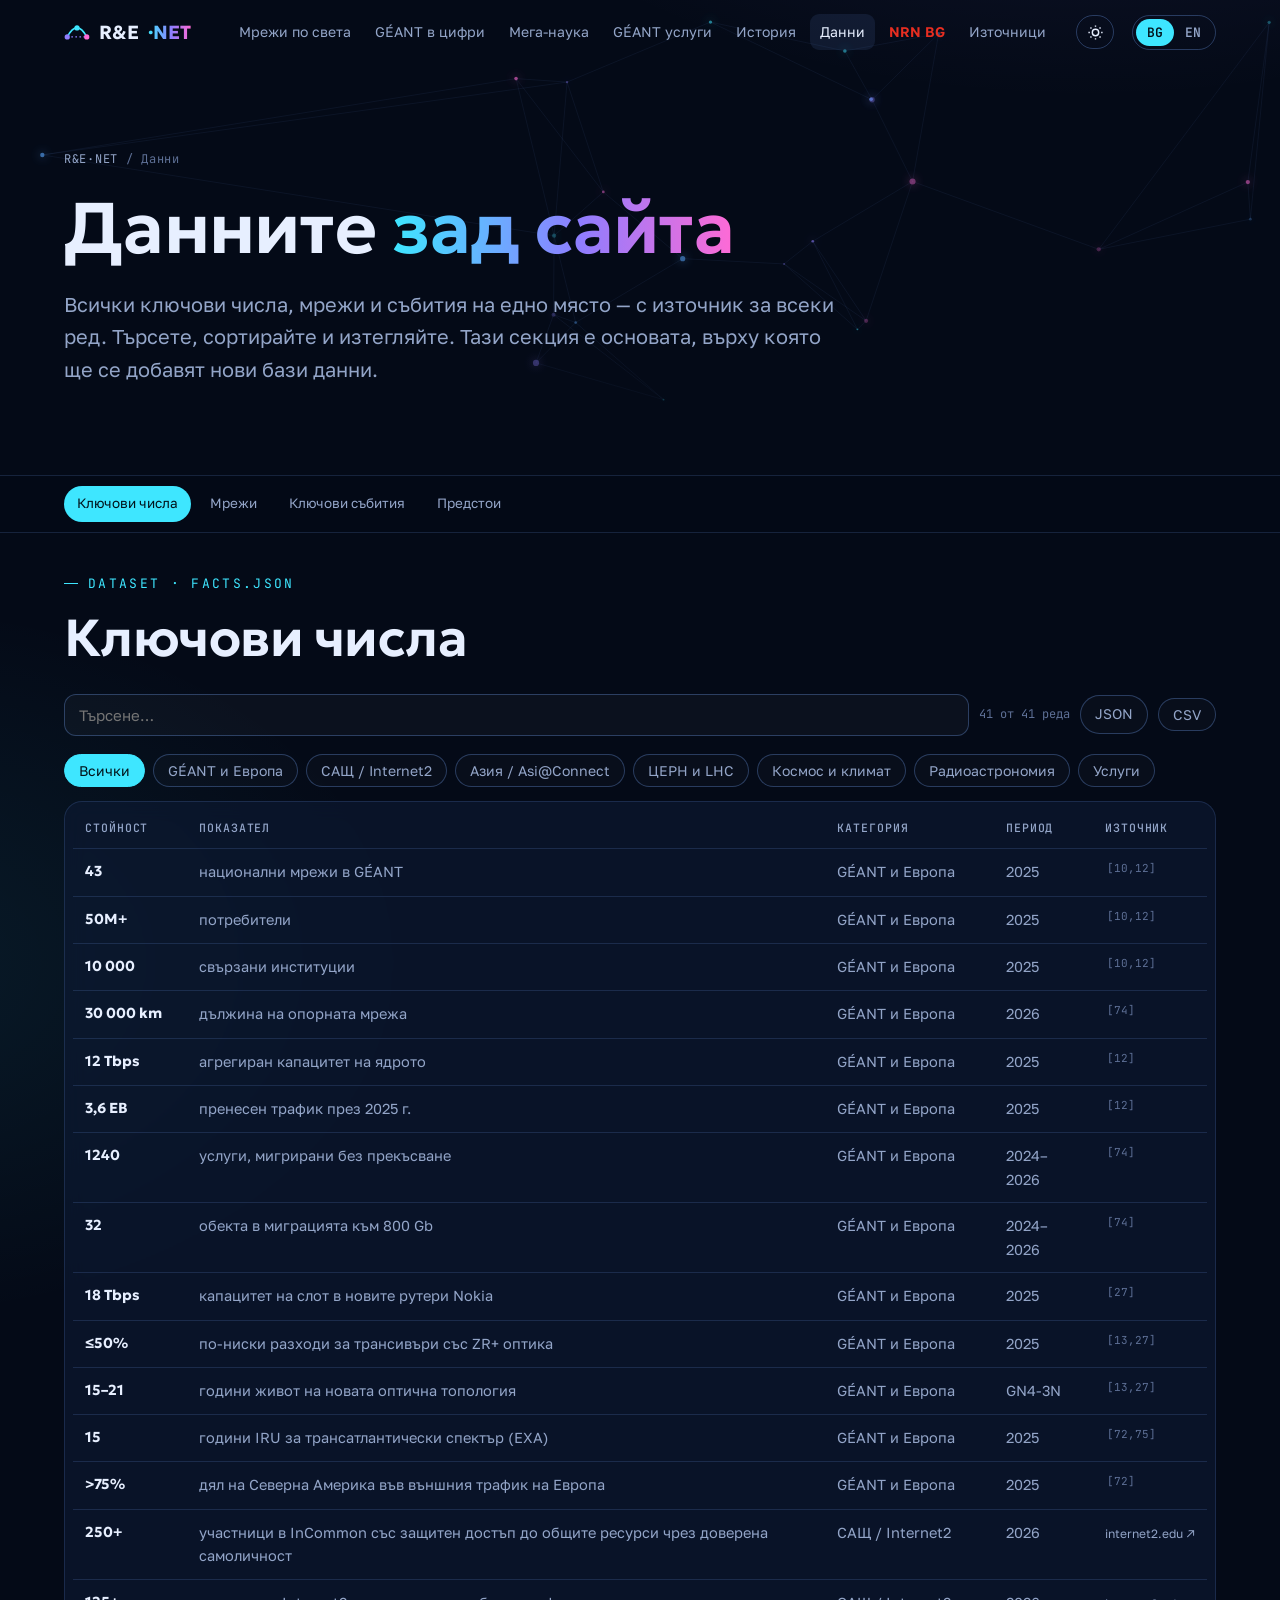
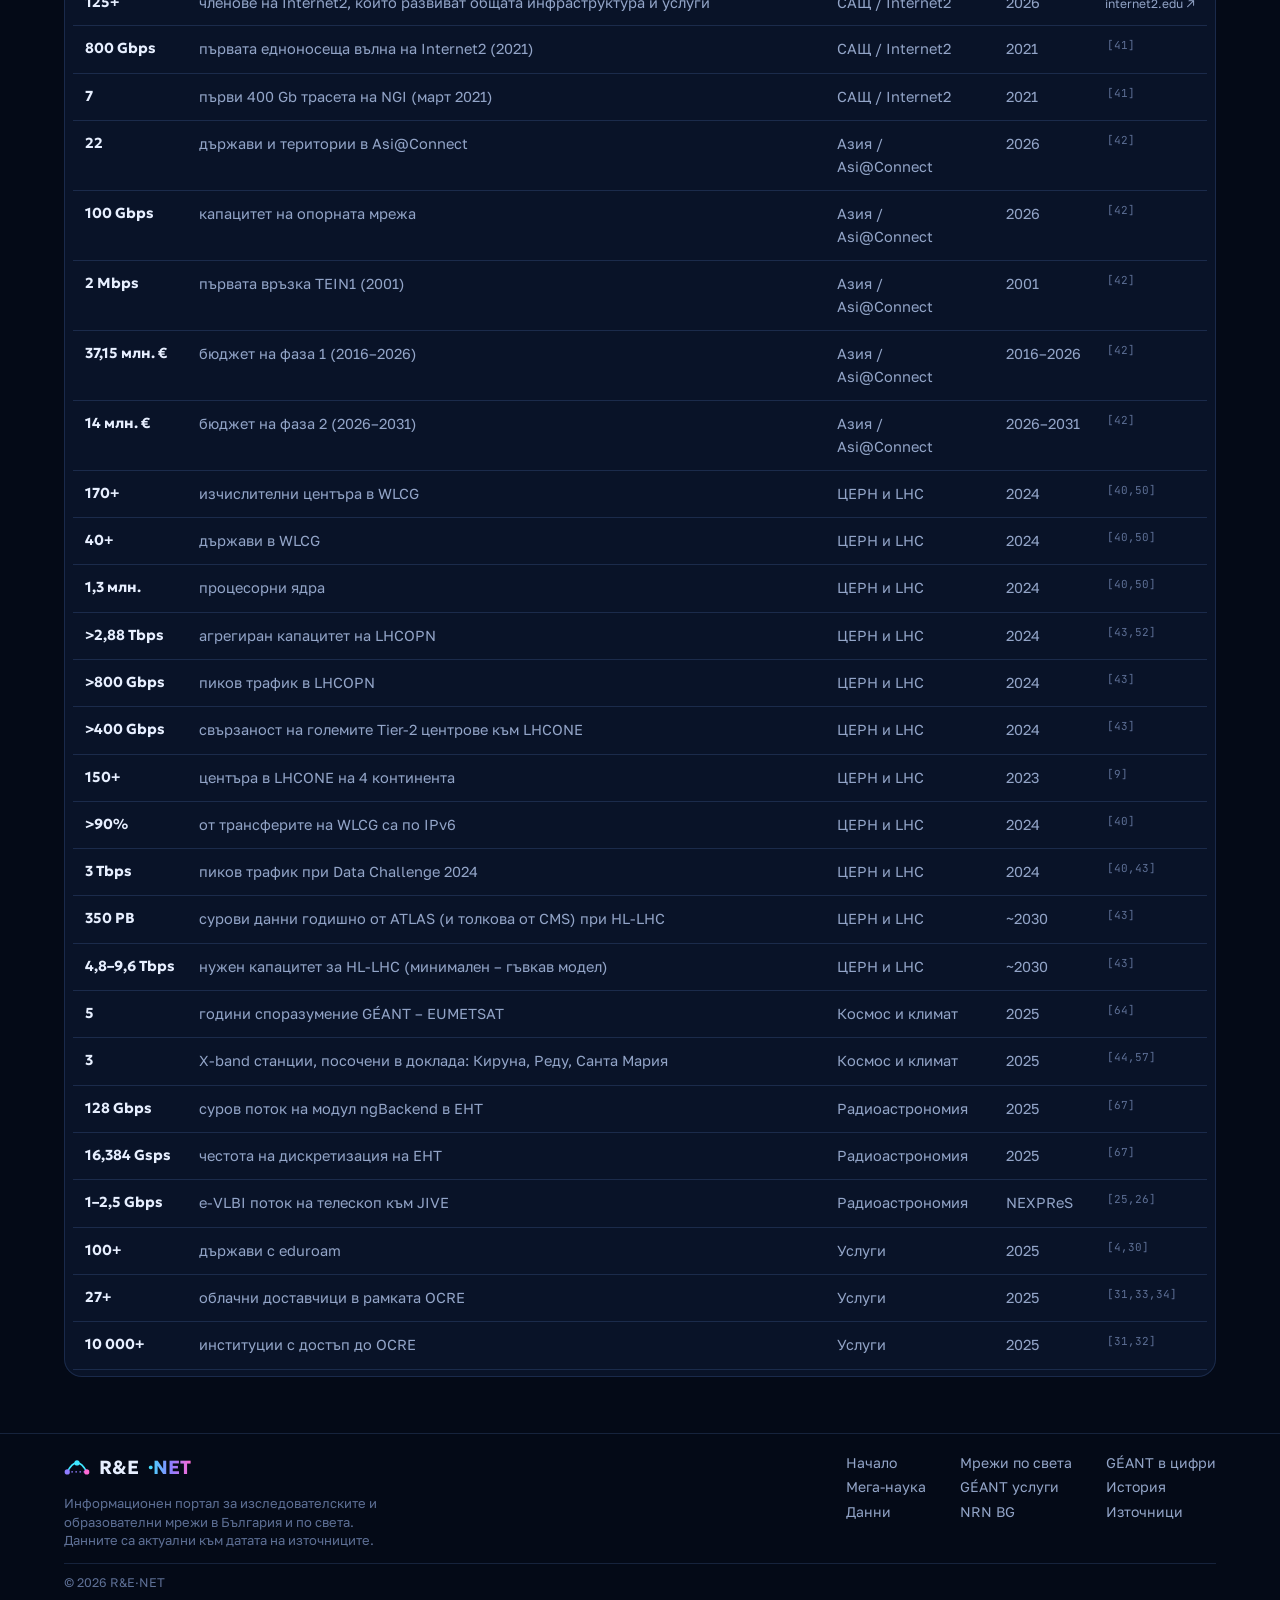
==== commit 6ab91ea1: "Data page: 'Ключови събития' / 'Key events' Co-Authored-By: Claude Opus 5.5 <noreply@anthropic.com>" ====
--- a/data.html
+++ b/data.html
@@ -26,7 +26,7 @@
 <nav class="subnav" data-tabs aria-label="On this page"><div class="wrap">
   <a href="#facts"><span lang="bg">Ключови числа</span><span lang="en">Key figures</span></a>
   <a href="#nets"><span lang="bg">Мрежи</span><span lang="en">Networks</span></a>
-  <a href="#events"><span lang="bg">Събития</span><span lang="en">Events</span></a>
+  <a href="#events"><span lang="bg">Ключови събития</span><span lang="en">Key events</span></a>
   <a href="#roadmap"><span lang="bg">Предстои</span><span lang="en">Coming next</span></a>
 </div></nav>
 
@@ -52,7 +52,7 @@
 <section id="events" class="tight">
   <div class="wrap">
     <div class="kicker">DATASET · timeline.json</div>
-    <h2 class="reveal"><span lang="bg">Събития</span><span lang="en">Events</span></h2>
+    <h2 class="reveal"><span lang="bg">Ключови събития</span><span lang="en">Key events</span></h2>
     <div class="toolbar"><input class="search" id="qEv" type="search" aria-label="Search"><span class="count" id="cEv"></span><a class="chip" href="data/timeline.json" download>JSON</a><button class="chip" id="csvEv">CSV</button></div>
     <div class="card tbl" style="padding:6px 8px"><table class="dtable" id="tEv"></table></div>
   </div>
--- a/assets/css/main.css
+++ b/assets/css/main.css
@@ -50,7 +50,7 @@
 .wrap{max-width:var(--maxw);margin:0 auto;padding:0 24px}
 section{position:relative;padding:110px 0}
 .kicker{font-family:var(--fm);font-size:13px;letter-spacing:.18em;text-transform:uppercase;color:var(--cy);margin-bottom:14px;display:flex;align-items:center;gap:10px}
-.kicker::before{content:"";width:28px;height:1px;background:currentColor}
+.kicker::before{content:"";width:14px;height:1px;background:currentColor}
 .lead{font-size:clamp(17px,1.6vw,20px);color:var(--mut);max-width:780px}
 .grad{background:linear-gradient(90deg,var(--g1),var(--g2) 55%,var(--g3));-webkit-background-clip:text;background-clip:text;color:transparent}
 .mono{font-family:var(--fm)}
@@ -493,7 +493,7 @@
 .contact{display:flex;justify-content:space-between;align-items:center;gap:24px;flex-wrap:wrap}
 .contact p{color:var(--mut);margin:0 0 6px}
 .contact .addr{color:var(--tx);font-size:16px;line-height:1.35;font-weight:600;margin-bottom:8px}
-.contact .person{color:var(--tx);font-size:16px}
+.contact .person{color:var(--mut);font-size:16px}
 .cLinks{display:flex;flex-direction:column;gap:10px}
 .card.tile{min-height:0}
 @media (max-width:600px){
@@ -556,9 +556,9 @@
 html[data-theme=light] .nrnLogo.onDark{display:none}
 html[data-theme=light] .nrnLogo.onLight{display:block}
 /* compact page header (NRN BG): one-line title, less height */
-.phero.compact{padding:84px 0 26px}
-.phero.compact h1{font-size:clamp(28px,4vw,52px);margin-bottom:10px}
-.phero.compact .lead{font-size:clamp(15px,1.3vw,17px);max-width:1130px;margin:0}
+.phero.compact{padding:66px 0 16px}
+.phero.compact h1{font-size:clamp(28px,4vw,52px);margin-bottom:4px}
+.phero.compact .lead{font-size:15.5px;line-height:1.28;max-width:1130px;margin:0}
 .phero.compact .crumbs{margin-bottom:8px}
 @media (max-width:600px){.phero.compact{padding:80px 0 20px}}
 /* sub-navigation "lightning": a faint glint sweeps left → right every 3 s */
@@ -646,6 +646,74 @@
 /* the country itself keeps the dark-theme look: an opaque fill equal to dark sea + the usual cyan tint */
 .bgnet .bgnLand{fill:#0c1f3b}
 /* NRN BG map sits closer to the text above it */
-.subnav[data-tabs] ~ section .mapBox.bgnet.mt{margin-top:2px}
+.subnav[data-tabs] ~ section .mapBox.bgnet.mt{margin-top:-28px}
 .lead.wide{max-width:none}
 .extSrc{font-size:12px;color:var(--mut);text-decoration:none;white-space:nowrap} .extSrc:hover{color:var(--cy)}
+/* ---------- NRN BG tab bar as a "ribbon": steel band with stitched seams, embossed letters, ice-blue selected tab ---------- */
+.subnav.ribbon{border-bottom:0;background:
+  repeating-linear-gradient(90deg,rgba(220,232,255,.55) 0 7px,transparent 7px 12px) 0 4px/100% 1px no-repeat,
+  repeating-linear-gradient(90deg,rgba(220,232,255,.55) 0 7px,transparent 7px 12px) 0 calc(100% - 4px)/100% 1px no-repeat,
+  linear-gradient(180deg,#3a4a70 0,#24335a 12%,#1a2647 50%,#24335a 88%,#3a4a70 100%);
+  box-shadow:inset 0 1px 0 rgba(255,255,255,.25),inset 0 -1px 0 rgba(0,0,0,.6),0 8px 20px rgba(0,0,0,.45)}
+.subnav.ribbon a{color:#e6edff;font-weight:700;text-shadow:0 -1px 0 rgba(0,0,0,.75),0 1px 0 rgba(255,255,255,.18)}
+/* selected tab: ice-blue rounded rectangle, no outline, a soft shadow falling down-right; 4px smaller on every side than the
+   other tabs (the margin keeps the row from shifting) */
+.subnav.ribbon a.on{color:#14254d;background:linear-gradient(180deg,#f2f7ff 0,#c9dbff 50%,#a9c2f0 100%);border:0;padding:3px 9px;margin:4px;border-radius:7px;
+  text-shadow:0 1px 0 rgba(255,255,255,.7);box-shadow:3px 4px 7px rgba(0,0,0,.6),1px 1px 2px rgba(0,0,0,.35)}
+html[data-theme=light] .subnav.ribbon{background:
+  repeating-linear-gradient(90deg,rgba(40,60,110,.45) 0 7px,transparent 7px 12px) 0 4px/100% 1px no-repeat,
+  repeating-linear-gradient(90deg,rgba(40,60,110,.45) 0 7px,transparent 7px 12px) 0 calc(100% - 4px)/100% 1px no-repeat,
+  linear-gradient(180deg,#c9d4ea 0,#e3e9f5 15%,#eef2fa 50%,#e3e9f5 85%,#c9d4ea 100%);box-shadow:inset 0 1px 0 #fff,inset 0 -1px 0 rgba(15,30,70,.25),0 6px 14px rgba(15,30,70,.12)}
+html[data-theme=light] .subnav.ribbon a{color:#1a2a52;text-shadow:0 1px 0 #fff}
+html[data-theme=light] .subnav.ribbon a.on{box-shadow:3px 4px 7px rgba(15,30,70,.35),1px 1px 2px rgba(15,30,70,.25)}
+/* NRN BG map section: kicker on the left, then the title with a smaller line under it */
+.kHead{position:relative;z-index:3;display:grid;grid-template-columns:auto auto;justify-content:start;align-items:center;gap:0 18px;margin-bottom:6px}
+.kHead .kSub{grid-column:2}
+.kHead .kicker{margin:0;line-height:1.5}
+.kHead .kicker::before{width:14px;flex:none}
+.kHead .kSub{margin:-5px 0 0;text-align:center;font-size:15px;line-height:1.25;color:var(--mut)}
+@media (max-width:700px){.kHead{grid-template-columns:1fr}.kHead .kSub{grid-column:1;text-align:left}}
+.kTitle{display:block;text-transform:none;font-family:var(--fd);font-size:clamp(26px,3.2vw,40px);font-weight:600;line-height:1.1;color:#fff;letter-spacing:.02em;font-feature-settings:"locl" 0}
+html[data-theme=light] .kTitle{color:var(--tx)}
+/* NRN BG: the map section starts closer to the tab bar */
+.subnav[data-tabs] ~ section#network{padding-top:36px}
+/* the line under the map title runs as a slow, seamless ticker (right to left) inside the free gap above the map (fitTicker in
+   bulgaria.js sets the window and --tkGap): two copies follow each other, so the next one enters on the right just as the
+   previous one fades out on the left */
+.kHead .kSub.ticker{justify-self:start;width:100%;min-width:0;contain:inline-size;overflow:hidden;white-space:nowrap;text-align:left;margin-top:-2px;
+  -webkit-mask-image:linear-gradient(90deg,transparent,#000 10%,#000 90%,transparent);mask-image:linear-gradient(90deg,transparent,#000 10%,#000 90%,transparent)}
+.kSub.ticker .tk{display:inline-flex;animation:kTick var(--tkDur,22s) linear infinite}
+.kSub.ticker .tkGap{display:inline-block;width:var(--tkGap,400px)}
+.kSub.ticker:hover .tk{animation-play-state:paused}
+@keyframes kTick{from{transform:translateX(0)}to{transform:translateX(-50%)}}
+@media (prefers-reduced-motion:reduce){.kSub.ticker .tk{animation:none}.kSub.ticker .tkI[aria-hidden],.kSub.ticker .tkGap{display:none}.kHead .kSub.ticker{text-align:center;-webkit-mask-image:none;mask-image:none;white-space:normal}}
+/* the padlock on the blind: still, clickable, a little lift on hover */
+.shade .shAr.shLock{animation:none;cursor:pointer;width:26px;height:26px;transition:transform .2s}
+.shade .shAr.shLock:hover{transform:scale(1.12)}
+.shade .shLock svg,.shadeKnob svg{width:19px;height:19px}
+.shadeKnob{cursor:pointer}
+/* the flash on the blind now runs right to left (overrides the earlier bottom-to-top version) */
+.shade .shTx{background-image:linear-gradient(90deg,rgba(176,190,216,.5) 0 46%,rgba(255,255,255,1) 50%,rgba(176,190,216,.5) 54% 100%);background-size:300% 100%;background-position:0 0;animation-name:shTxSweep}
+html[data-theme=light] .shade .shTx{background-image:linear-gradient(90deg,rgba(60,78,112,.42) 0 44%,#1d6ff2 48%,#38bdf8 50%,#1d6ff2 52%,rgba(60,78,112,.42) 56% 100%)}
+@keyframes shTxSweep{0%{background-position:0 0}35%,100%{background-position:100% 0}}
+.shade::after{top:0;bottom:0;height:auto;left:100%;right:auto;width:30%;animation-name:shSweep;background:linear-gradient(90deg,transparent,rgba(220,235,255,.16) 50%,transparent)}
+html[data-theme=light] .shade::after{background:linear-gradient(90deg,transparent,rgba(56,140,255,.22) 50%,transparent)}
+@keyframes shSweep{0%{left:100%;opacity:1}35%{left:-30%;opacity:1}36%,100%{left:-30%;opacity:0}}
+@media (prefers-reduced-motion:reduce){.shade .shTx{animation:none;background-position:100% 0}.shade::after{display:none}}
+/* the longer caption fits on one line: no extra letter-spacing */
+.shade .shTx{letter-spacing:0}
+/* the blind rises more slowly when it is unlocked (it still drops at the old speed when locked) */
+.blindOpen .shade{transition-duration:.95s}
+/* a tab that is not ready yet (no section behind it): shown like the others, but inert */
+.subnav a.soon{cursor:default}
+.subnav a.soon:hover{border-color:transparent;color:inherit}
+/* NRN BG hero: the paragraph is exactly as wide as the title above it (it ends under "науката") */
+.heroFit{width:fit-content;max-width:100%}
+.heroFit .lead{contain:inline-size;width:100%}
+/* full caption fits: less right padding, text a bit further left */
+.shade{padding:0 4px 0 3px;gap:6px}
+/* compact footer */
+.foot{padding:18px 0 14px}
+.foot .note{margin:6px 0 4px;line-height:1.4}
+.footBot{margin-top:10px;padding-top:9px}
+.footLinks{row-gap:2px}
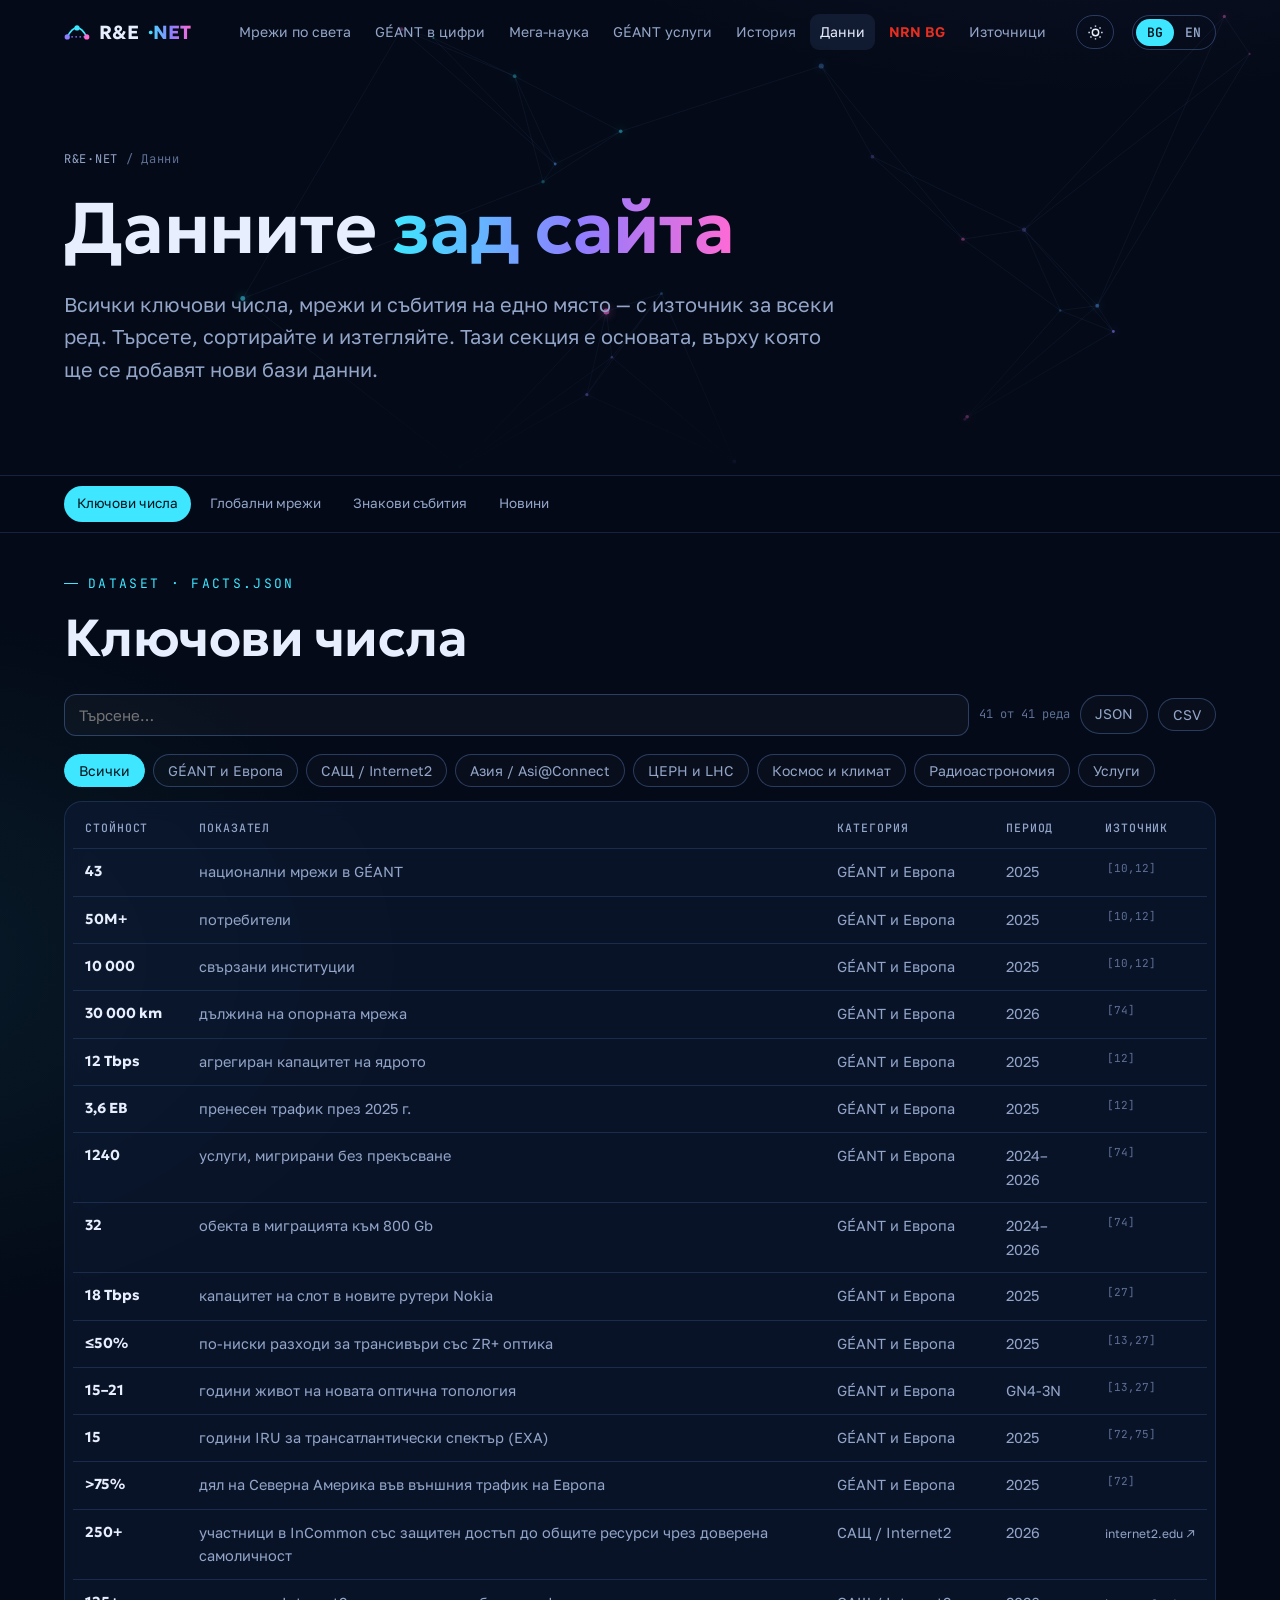
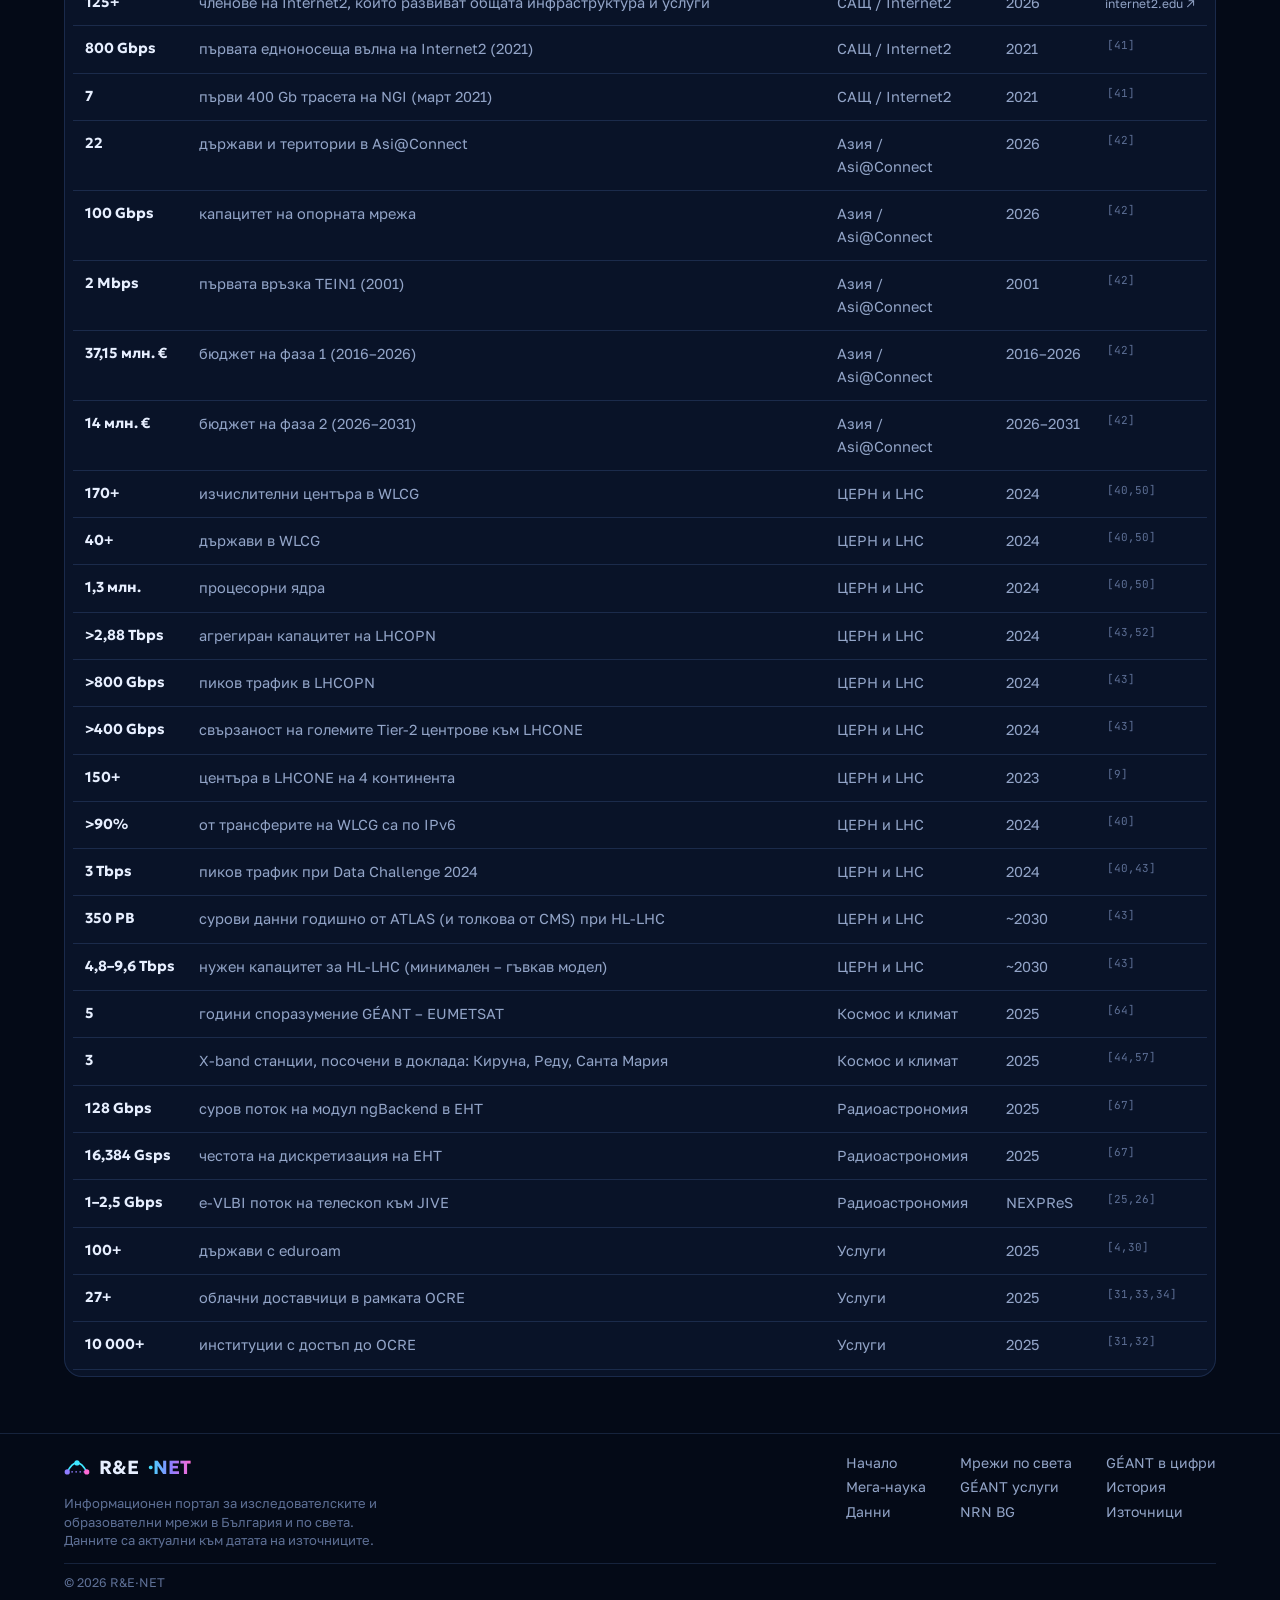
==== commit d0362b6c: "Data page: 'Глобални мрежи', 'Знакови събития' (Milestones), 'Новини' with under-development notice " ====
--- a/data.html
+++ b/data.html
@@ -25,9 +25,9 @@
 </header>
 <nav class="subnav" data-tabs aria-label="On this page"><div class="wrap">
   <a href="#facts"><span lang="bg">Ключови числа</span><span lang="en">Key figures</span></a>
-  <a href="#nets"><span lang="bg">Мрежи</span><span lang="en">Networks</span></a>
-  <a href="#events"><span lang="bg">Ключови събития</span><span lang="en">Key events</span></a>
-  <a href="#roadmap"><span lang="bg">Предстои</span><span lang="en">Coming next</span></a>
+  <a href="#nets"><span lang="bg">Глобални мрежи</span><span lang="en">Global networks</span></a>
+  <a href="#events"><span lang="bg">Знакови събития</span><span lang="en">Milestones</span></a>
+  <a href="#roadmap"><span lang="bg">Новини</span><span lang="en">News</span></a>
 </div></nav>
 
 <section id="facts" class="tight">
@@ -43,7 +43,7 @@
 <section id="nets" class="tight">
   <div class="wrap">
     <div class="kicker">DATASET · networks.json</div>
-    <h2 class="reveal"><span lang="bg">Мрежи</span><span lang="en">Networks</span></h2>
+    <h2 class="reveal"><span lang="bg">Глобални мрежи</span><span lang="en">Global networks</span></h2>
     <div class="toolbar"><input class="search" id="qNets" type="search" aria-label="Search"><span class="count" id="cNets"></span><a class="chip" href="data/networks.json" download>JSON</a><button class="chip" id="csvNets">CSV</button></div>
     <div class="card tbl" style="padding:6px 8px"><table class="dtable" id="tNets"></table></div>
   </div>
@@ -52,7 +52,7 @@
 <section id="events" class="tight">
   <div class="wrap">
     <div class="kicker">DATASET · timeline.json</div>
-    <h2 class="reveal"><span lang="bg">Ключови събития</span><span lang="en">Key events</span></h2>
+    <h2 class="reveal"><span lang="bg">Знакови събития</span><span lang="en">Milestones</span></h2>
     <div class="toolbar"><input class="search" id="qEv" type="search" aria-label="Search"><span class="count" id="cEv"></span><a class="chip" href="data/timeline.json" download>JSON</a><button class="chip" id="csvEv">CSV</button></div>
     <div class="card tbl" style="padding:6px 8px"><table class="dtable" id="tEv"></table></div>
   </div>
@@ -60,13 +60,13 @@
 
 <section id="roadmap" class="tight">
   <div class="wrap">
-    <div class="kicker" style="color:var(--am)"><span lang="bg">Предстои</span><span lang="en">Coming next</span></div>
-    <h2 class="reveal"><span lang="bg">Място за <span class="grad">нови бази данни</span></span><span lang="en">Room for <span class="grad">new databases</span></span></h2>
-    <p class="lead reveal"><span lang="bg">Всеки набор е отделен JSON файл в папката <code>data/</code> и се зарежда през една функция (<code>RN.data</code>). Нова база данни — файл или външен API — се добавя, без да се пипат страниците.</span><span lang="en">Each dataset is a separate JSON file in the <code>data/</code> folder, loaded through a single function (<code>RN.data</code>). A new database — a file or an external API — can be added without touching the pages.</span></p>
-    <div class="grid3 mt">
-      <div class="card reveal" style="border-style:dashed"><span class="badge">PLANNED</span><h4 style="margin-top:10px"><span lang="bg">Българската NREN</span><span lang="en">The Bulgarian NREN</span></h4><p><span lang="bg">Свързани институции, капацитет, услуги.</span><span lang="en">Connected institutions, capacity, services.</span></p></div>
-      <div class="card reveal" style="border-style:dashed"><span class="badge">PLANNED</span><h4 style="margin-top:10px"><span lang="bg">Национални мрежи по държави</span><span lang="en">National networks by country</span></h4><p><span lang="bg">Профили на NREN с ключови показатели.</span><span lang="en">NREN profiles with key indicators.</span></p></div>
-      <div class="card reveal" style="border-style:dashed"><span class="badge">PLANNED</span><h4 style="margin-top:10px"><span lang="bg">Научни проекти и потоци</span><span lang="en">Science projects and flows</span></h4><p><span lang="bg">Обеми данни и мрежови изисквания на големите инфраструктури.</span><span lang="en">Data volumes and network needs of large infrastructures.</span></p></div>
+    <div class="kicker" style="color:var(--am)"><span lang="bg">Новини</span><span lang="en">News</span></div>
+    <div class="wip reveal">
+      <svg class="wipIco" viewBox="0 0 120 120" aria-hidden="true">
+        <g class="wipGear"><path d="M60 22l6 1 2 9 7 3 8-5 8 8-5 8 3 7 9 2v12l-9 2-3 7 5 8-8 8-8-5-7 3-2 9H54l-2-9-7-3-8 5-8-8 5-8-3-7-9-2V54l9-2 3-7-5-8 8-8 8 5 7-3 2-9z" fill="none" stroke="currentColor" stroke-width="4" stroke-linejoin="round"/><circle cx="60" cy="60" r="13" fill="none" stroke="currentColor" stroke-width="4"/></g>
+        <g class="wipCone"><path d="M84 112l12-40h6l12 40z" fill="var(--am)"/><path d="M89 96h20M86 106h26" stroke="#0b1530" stroke-width="5"/><rect x="78" y="110" width="42" height="6" rx="2" fill="var(--am)"/></g>
+      </svg>
+      <div><b><span lang="bg">В процес на разработка</span><span lang="en">Under development</span></b><p><span lang="bg">Скоро тук ще намерите актуални новини от изследователските и образователни мрежи.</span><span lang="en">Soon you will find the latest news from research and education networks here.</span></p></div>
     </div>
   </div>
 </section>
--- a/assets/css/main.css
+++ b/assets/css/main.css
@@ -717,3 +717,12 @@
 .foot .note{margin:6px 0 4px;line-height:1.4}
 .footBot{margin-top:10px;padding-top:9px}
 .footLinks{row-gap:2px}
+/* "under development" placeholder */
+.wip{display:flex;align-items:center;gap:22px;margin-top:14px;padding:22px 26px;border:1px dashed var(--line);border-radius:16px;max-width:640px}
+.wip b{font-family:var(--fd);font-size:22px;color:var(--am)}
+.wip p{margin:6px 0 0;color:var(--mut);font-size:14.5px}
+.wipIco{width:96px;height:96px;flex:none;color:var(--cy)}
+.wipGear{transform-origin:60px 60px;animation:wipSpin 6s linear infinite}
+@keyframes wipSpin{to{transform:rotate(360deg)}}
+@media (prefers-reduced-motion:reduce){.wipGear{animation:none}}
+@media (max-width:560px){.wip{flex-direction:column;text-align:center}}
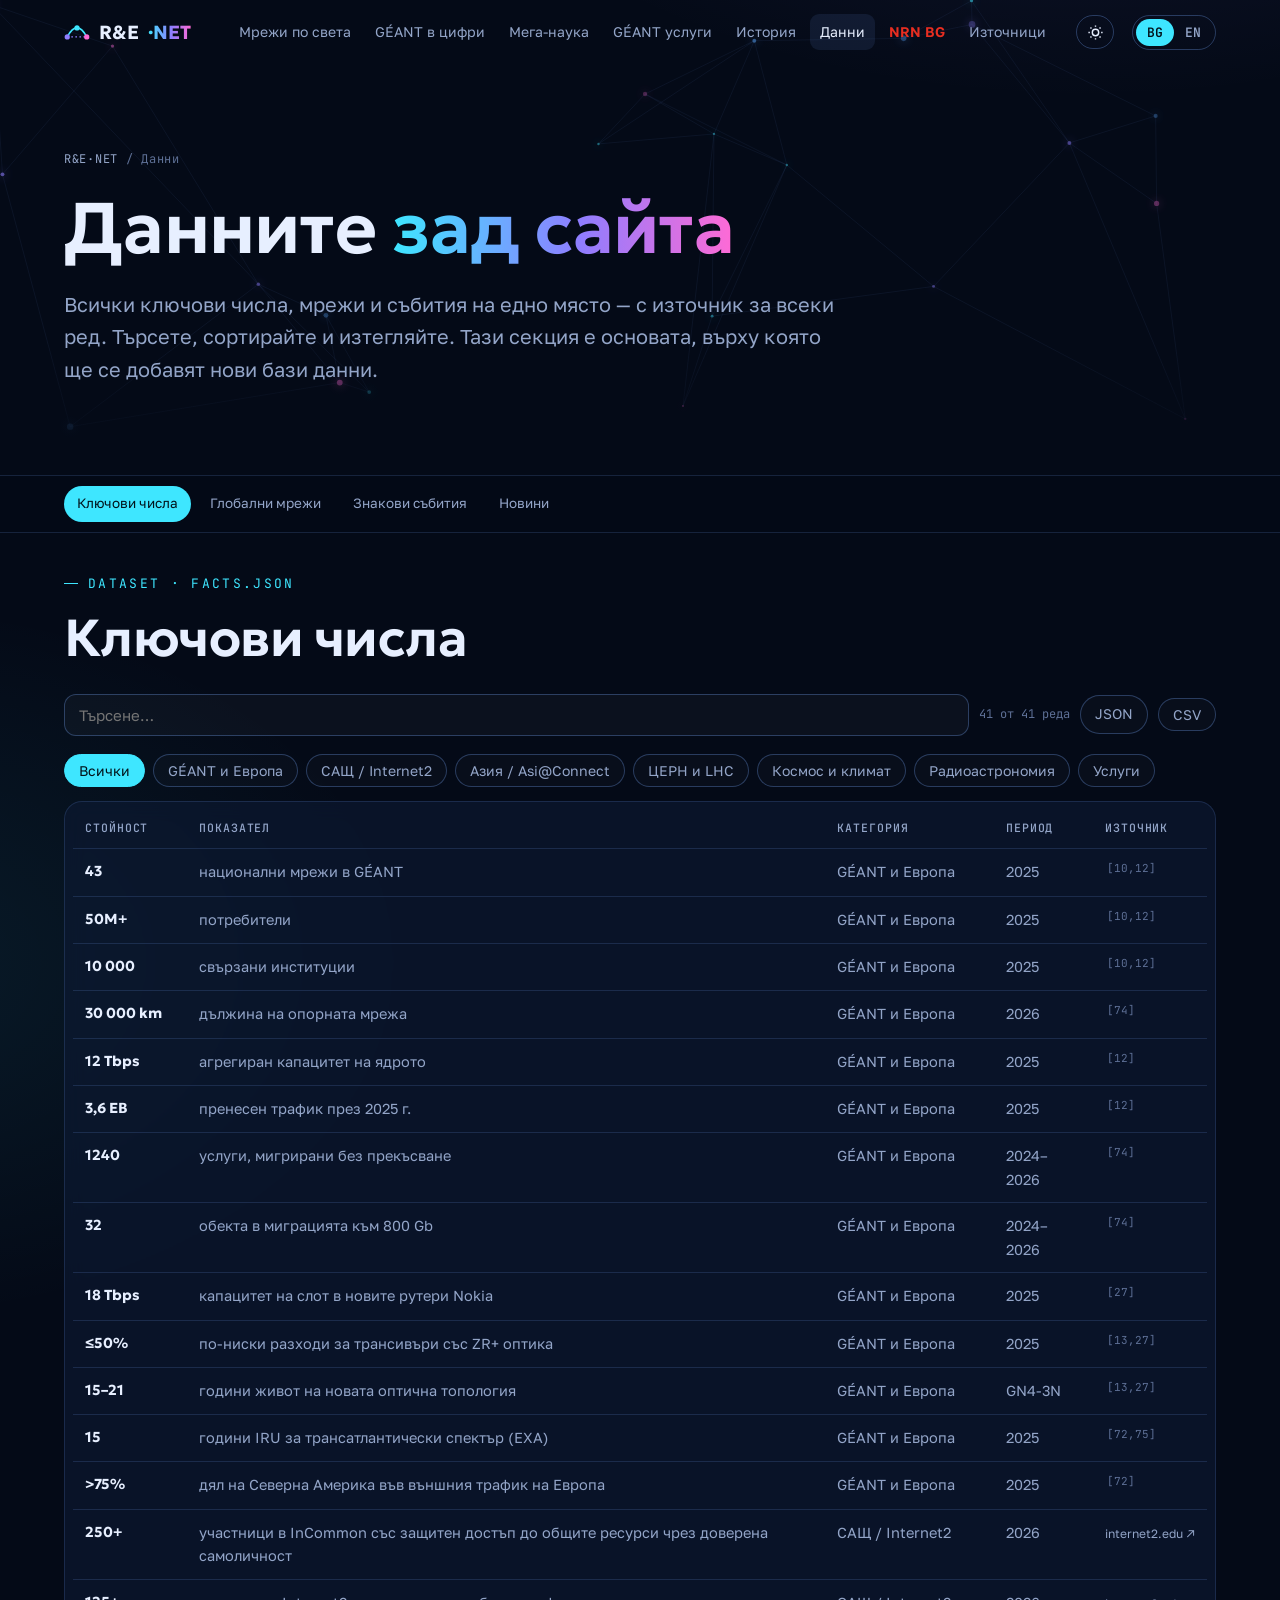
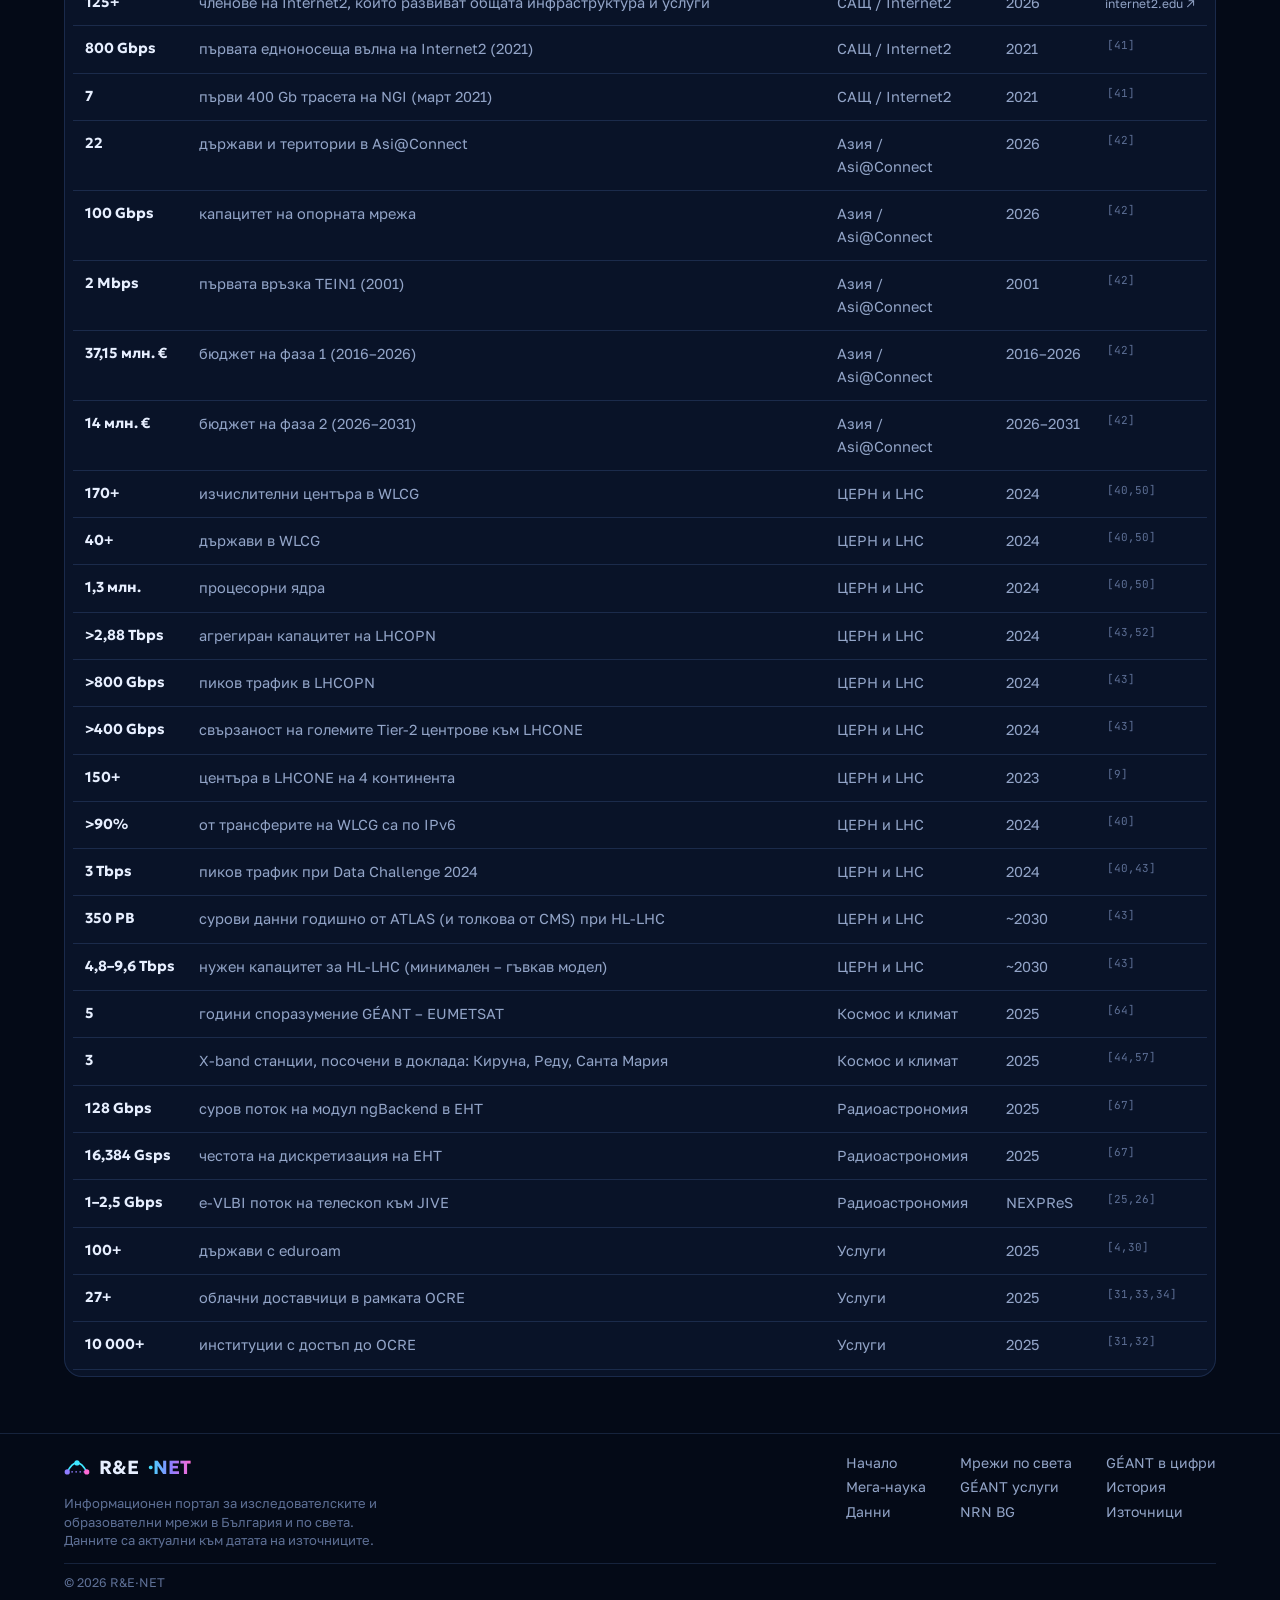
==== commit 45c632c3: "News note: 'в България и по света'; GÉANT scale note raised Co-Authored-By: Claude Opus 5.5 <noreply" ====
--- a/data.html
+++ b/data.html
@@ -66,7 +66,7 @@
         <g class="wipGear"><path d="M60 22l6 1 2 9 7 3 8-5 8 8-5 8 3 7 9 2v12l-9 2-3 7 5 8-8 8-8-5-7 3-2 9H54l-2-9-7-3-8 5-8-8 5-8-3-7-9-2V54l9-2 3-7-5-8 8-8 8 5 7-3 2-9z" fill="none" stroke="currentColor" stroke-width="4" stroke-linejoin="round"/><circle cx="60" cy="60" r="13" fill="none" stroke="currentColor" stroke-width="4"/></g>
         <g class="wipCone"><path d="M84 112l12-40h6l12 40z" fill="var(--am)"/><path d="M89 96h20M86 106h26" stroke="#0b1530" stroke-width="5"/><rect x="78" y="110" width="42" height="6" rx="2" fill="var(--am)"/></g>
       </svg>
-      <div><b><span lang="bg">В процес на разработка</span><span lang="en">Under development</span></b><p><span lang="bg">Скоро тук ще намерите актуални новини от изследователските и образователни мрежи.</span><span lang="en">Soon you will find the latest news from research and education networks here.</span></p></div>
+      <div><b><span lang="bg">В процес на разработка</span><span lang="en">Under development</span></b><p><span lang="bg">Скоро тук ще намерите актуални новини от изследователските и образователни мрежи в България и по света.</span><span lang="en">Soon you will find the latest news here from research and education networks in Bulgaria and around the world.</span></p></div>
     </div>
   </div>
 </section>
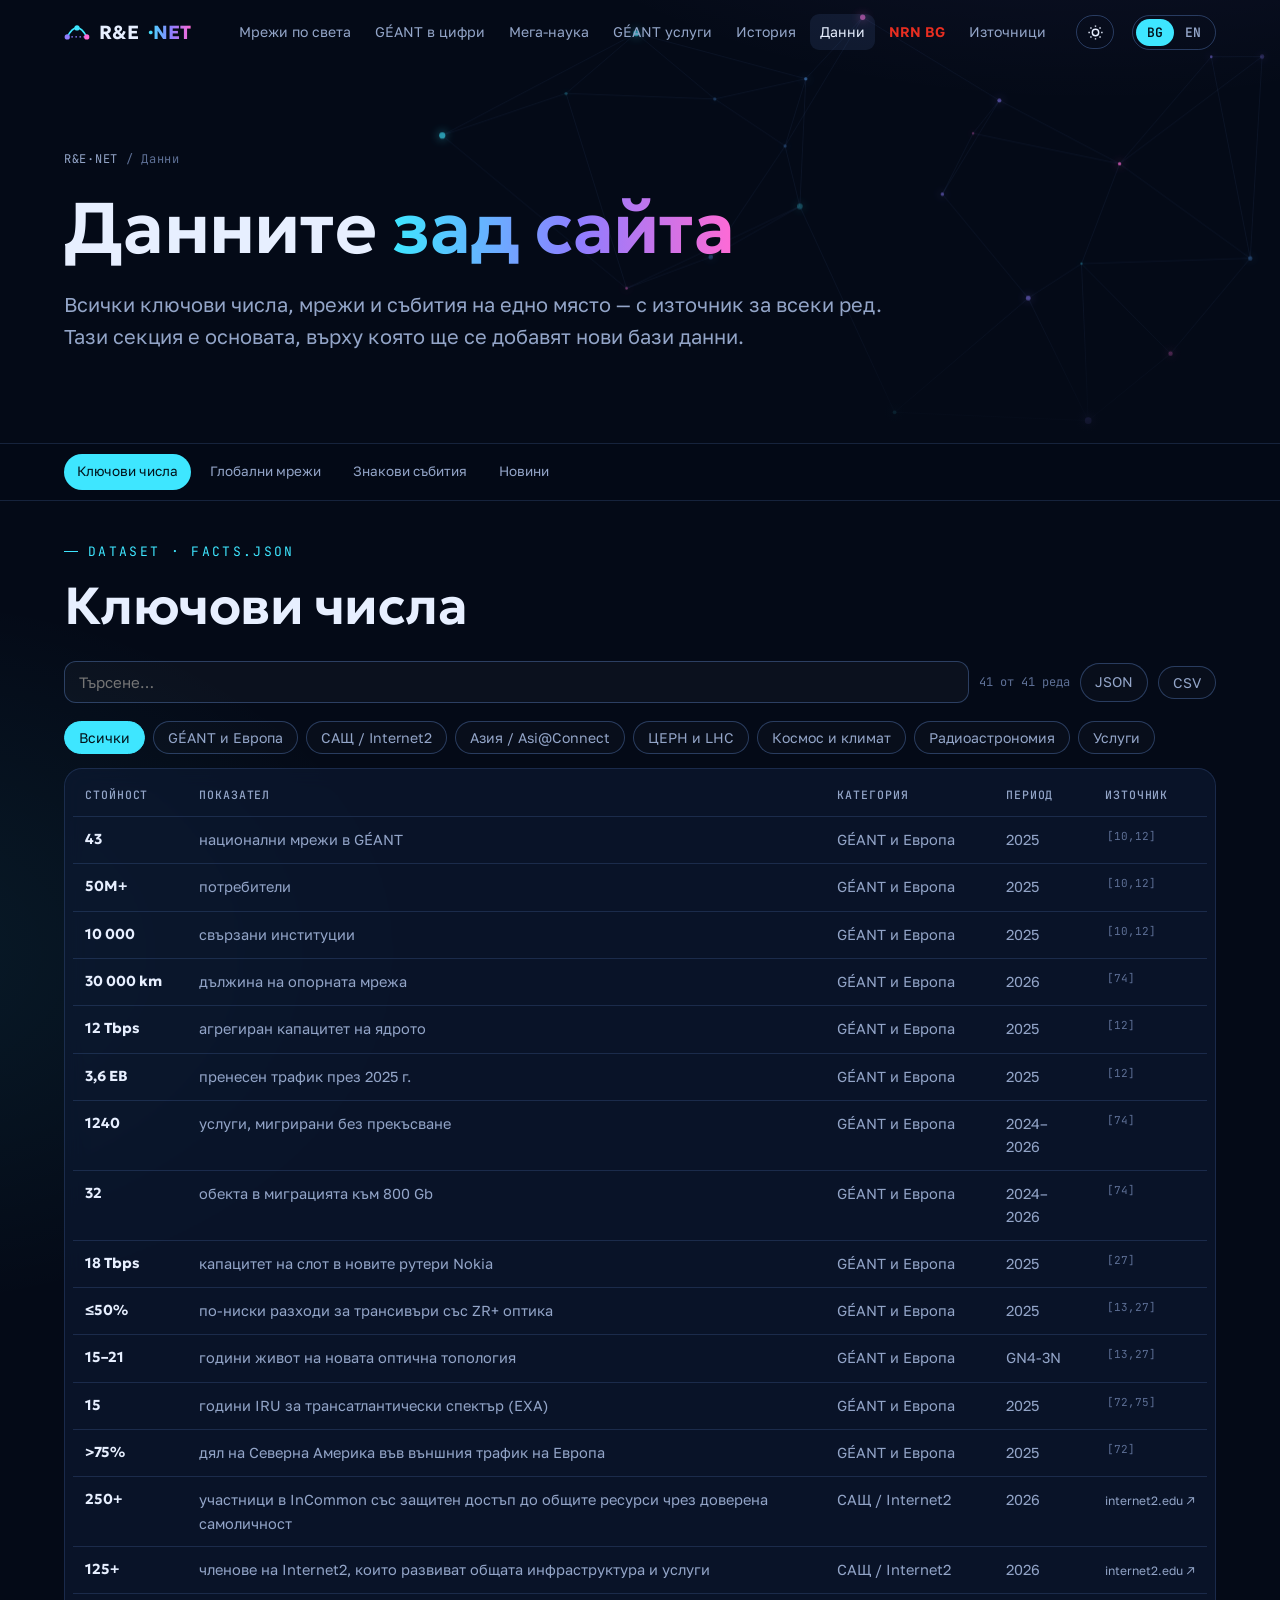
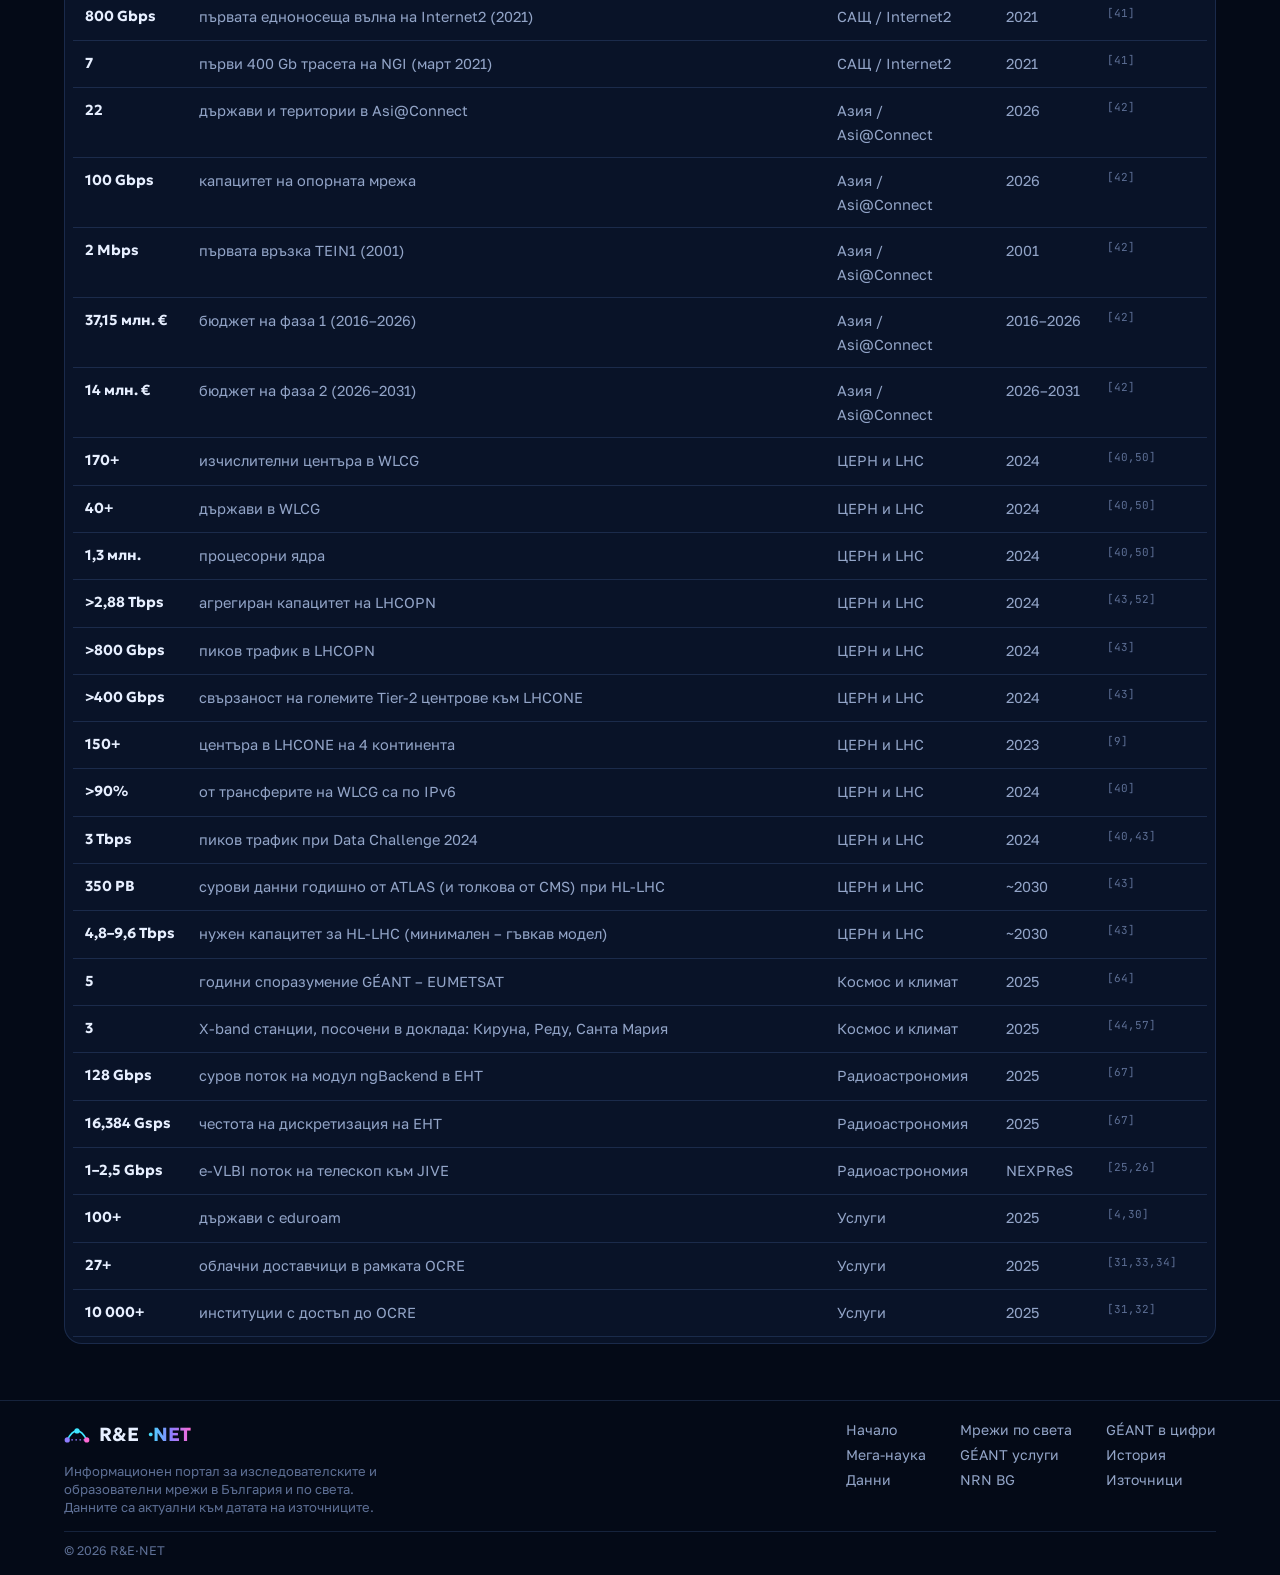
==== commit 0c750c5a: "Data: hero lead without the 'search, sort, download' sentence, one sentence per line (BG/EN) Co-Auth" ====
--- a/data.html
+++ b/data.html
@@ -20,7 +20,7 @@
   <div class="wrap">
     <div class="crumbs"><a href="home.html">R&amp;E·NET</a> / <span lang="bg">Данни</span><span lang="en">Data</span></div>
     <h1><span lang="bg">Данните <span class="grad">зад сайта</span></span><span lang="en">The data <span class="grad">behind the site</span></span></h1>
-    <p class="lead"><span lang="bg">Всички ключови числа, мрежи и събития на едно място — с източник за всеки ред. Търсете, сортирайте и изтегляйте. Тази секция е основата, върху която ще се добавят нови бази данни.</span><span lang="en">Every key figure, network and event in one place — with a source for each row. Search, sort and download. This section is the foundation on which new databases will be added.</span></p>
+    <p class="lead"><span lang="bg">Всички ключови числа, мрежи и събития на едно място — с източник за всеки ред.<br>Тази секция е основата, върху която ще се добавят нови бази данни.</span><span lang="en">Every key figure, network and event in one place — with a source for each row.<br>This section is the foundation on which new databases will be added.</span></p>
   </div>
 </header>
 <nav class="subnav" data-tabs aria-label="On this page"><div class="wrap">
--- a/assets/css/main.css
+++ b/assets/css/main.css
@@ -726,3 +726,202 @@
 @keyframes wipSpin{to{transform:rotate(360deg)}}
 @media (prefers-reduced-motion:reduce){.wipGear{animation:none}}
 @media (max-width:560px){.wip{flex-direction:column;text-align:center}}
+/* ---------- FAQ (NRN BG) ---------- */
+.faqBar{display:flex;justify-content:space-between;align-items:center;gap:12px;flex-wrap:wrap;margin:6px 0 18px}
+.faqChips{display:flex;gap:8px;flex-wrap:wrap}
+.faqChips .chip{font-size:13.5px;padding:6px 13px}
+.faqChips .chip i{font-style:normal;font-family:var(--fm);font-size:11px;opacity:.7;margin-left:4px}
+.faqAll{background:none;border:0;color:var(--cy);font:600 13.5px var(--fb);cursor:pointer;padding:6px 2px}
+.faqAll:hover{text-decoration:underline}
+.faqAll .fClose,.faqAll[aria-pressed=true] .fOpen{display:none}
+.faqAll[aria-pressed=true] .fClose{display:inline}
+.faqGrid{display:grid;grid-template-columns:minmax(0,1fr) 300px;gap:22px;align-items:start}
+.faqList{display:flex;flex-direction:column;gap:10px}
+.faqI{position:relative;background:var(--panel);border:1px solid var(--line);border-radius:14px;overflow:hidden;transition:border-color .25s,box-shadow .25s,background .25s}
+.faqI::before{content:"";position:absolute;left:0;top:0;bottom:0;width:3px;background:linear-gradient(180deg,var(--g1),var(--g2),var(--g3));transform:scaleY(0);transform-origin:top;transition:transform .35s}
+.faqI:hover{border-color:var(--line2)}
+.faqI.open{border-color:var(--line2);background:var(--panel2);box-shadow:0 10px 30px rgba(0,0,0,.25)}
+.faqI.open::before{transform:scaleY(1)}
+.faqI[hidden]{display:none}
+.faqI h3{margin:0;font-size:inherit}
+.faqQ{all:unset;box-sizing:border-box;width:100%;display:grid;grid-template-columns:auto minmax(0,1fr) auto auto;align-items:center;gap:14px;padding:16px 18px;cursor:pointer;color:var(--tx);font:600 16px/1.35 var(--fd)}
+.faqQ:focus-visible{outline:2px solid var(--cy);outline-offset:-2px;border-radius:14px}
+.faqN{font-style:normal;font:600 13px var(--fm);color:var(--dim);transition:color .25s}
+.faqI.open .faqN,.faqQ:hover .faqN{background:linear-gradient(90deg,var(--g1),var(--g2));-webkit-background-clip:text;background-clip:text;color:transparent}
+.faqC{font-style:normal;font:500 10.5px var(--fm);letter-spacing:.06em;text-transform:uppercase;color:var(--dim);border:1px solid var(--line);border-radius:999px;padding:3px 8px;white-space:nowrap}
+.faqX{position:relative;width:26px;height:26px;border-radius:50%;border:1px solid var(--line2);flex:none;transition:transform .35s,background .25s,border-color .25s}
+.faqX::before,.faqX::after{content:"";position:absolute;left:50%;top:50%;width:10px;height:2px;margin:-1px 0 0 -5px;background:var(--cy);border-radius:2px}
+.faqX::after{transform:rotate(90deg)}
+.faqI.open .faqX{transform:rotate(135deg);background:var(--cy);border-color:var(--cy)}
+.faqI.open .faqX::before,.faqI.open .faqX::after{background:var(--on)}
+.faqA{display:grid;grid-template-rows:0fr;transition:grid-template-rows .35s ease}
+.faqI.open .faqA{grid-template-rows:1fr}
+.faqIn{overflow:hidden;padding:0 18px 0 57px}
+.faqIn>:first-child{margin-top:0}
+.faqIn>:last-child{margin-bottom:18px}
+.faqIn p{color:var(--mut);font-size:15px;line-height:1.6;margin:0 0 10px}
+.faqIn a{color:var(--cy)}
+.faqFacts{display:flex;flex-wrap:wrap;gap:8px;margin-top:4px}
+.faqFacts>span{font:600 12.5px var(--fm);color:var(--cy);background:rgba(62,230,255,.08);border:1px solid rgba(62,230,255,.25);border-radius:8px;padding:4px 10px}
+html[data-theme=light] .faqFacts>span{background:rgba(8,145,178,.07);border-color:rgba(8,145,178,.25)}
+.faqSteps{list-style:none;display:flex;flex-wrap:wrap;gap:6px 0;padding:0;margin:4px 0 12px;counter-reset:s}
+.faqSteps li{display:flex;align-items:center;gap:7px;font-size:13px;color:var(--tx)}
+.faqSteps li+li::before{content:"";width:18px;height:1px;background:var(--line2);margin:0 8px}
+.faqSteps i{font-style:normal;display:grid;place-items:center;width:20px;height:20px;border-radius:50%;font:600 11px var(--fm);color:var(--on);background:linear-gradient(135deg,var(--g1),var(--g2))}
+.faqSide{position:sticky;top:132px;padding:22px}
+.faqSide .ico{width:46px;height:46px;border-radius:12px;display:grid;place-items:center;color:var(--cy);background:rgba(62,230,255,.08);border:1px solid rgba(62,230,255,.22);margin-bottom:12px}
+.faqSide h4{margin:0 0 6px;font-family:var(--fd);font-size:18px}
+.faqSide p{color:var(--mut);font-size:14px;margin:0 0 14px}
+.faqSide .btn{width:100%;justify-content:center;padding:11px 16px;font-size:14px}
+.faqStats{list-style:none;padding:0;margin:18px 0 0;border-top:1px solid var(--line)}
+.faqStats li{display:flex;align-items:baseline;gap:10px;padding:10px 0;border-bottom:1px solid var(--line);font-size:13px;color:var(--mut)}
+.faqStats b{font:700 16px var(--fd);min-width:96px;background:linear-gradient(90deg,var(--g1),var(--g2));-webkit-background-clip:text;background-clip:text;color:transparent}
+@media (max-width:900px){.faqGrid{grid-template-columns:1fr}.faqSide{position:static}}
+@media (max-width:560px){.faqQ{grid-template-columns:auto minmax(0,1fr) auto;gap:10px;padding:14px;font-size:15px}.faqC{display:none}.faqIn{padding:0 14px 0 14px}}
+@media (prefers-reduced-motion:reduce){.faqA,.faqX,.faqI::before{transition:none}}
+/* FAQ steps: one line, connectors stretch to fill */
+.faqSteps{flex-wrap:nowrap}
+.faqSteps li{white-space:nowrap;gap:6px}
+.faqSteps li+li{flex:1 1 auto}
+.faqSteps li+li::before{flex:1 1 auto;width:auto;min-width:8px;margin:0 7px}
+@media (max-width:700px){.faqSteps{flex-wrap:wrap}.faqSteps li+li{flex:none}.faqSteps li+li::before{flex:none;width:12px}}
+/* FAQ side stats: number column only as wide as needed, labels on one line */
+.faqGrid{grid-template-columns:minmax(0,1fr) 350px}
+.faqSide{padding:22px 18px}
+.faqStats{display:grid;grid-template-columns:auto minmax(0,1fr);column-gap:12px}
+.faqStats li{display:contents}
+.faqStats li>*{padding:10px 0;border-bottom:1px solid var(--line);align-self:stretch;display:flex;align-items:center}
+.faqStats li>span{white-space:nowrap;font-size:13px;color:var(--mut)}
+.faqStats b{min-width:0}
+/* FAQ side card: heading and text beside the "?" icon */
+.faqSide{display:grid;grid-template-columns:auto minmax(0,1fr);column-gap:14px;align-content:start}
+.faqSide .ico{grid-row:1/3;margin:2px 0 0}
+.faqSide h4{align-self:end}
+.faqSide p{margin-bottom:16px}
+.faqSide .btn,.faqSide .faqStats{grid-column:1/-1}
+.faqSide .btn{width:auto;justify-self:center;padding:10px 26px}
+/* FAQ side card: same top/bottom as the open answer next to it (height set by JS) */
+.faqSide{position:static;grid-template-rows:auto auto auto 1fr;box-sizing:border-box}
+.faqSide .faqStats{align-self:end;margin-top:14px}
+.faqStats li>*{padding:8px 0}
+.faqSide{padding:18px}
+.faqSide p{margin-bottom:12px}
+.faqSide .btn{padding:8px 26px}
+.faqSide .faqStats{margin-top:10px}
+.faqStats li>*{padding:6px 0}
+/* FAQ side card: email button centred in the free space */
+.faqSide{grid-template-rows:auto auto 1fr auto}
+.faqSide .btn{align-self:center;margin:12px 0}
+.faqSide p{margin-bottom:0}
+.faqSide .faqStats{margin-top:0}
+/* compact top of the FAQ side card so it lines up with the four Membership questions */
+.faqSide{padding:16px 18px}
+.faqSide .btn{margin:6px 0}
+.faqStats li>*{padding:5px 0}
+/* eduroam: start button in the empty corner under "own institution" */
+.roamL{position:relative}
+.roamGo{margin-top:14px}
+.roamL>svg{display:block}
+@media (min-width:600px){.roamGo{position:absolute;margin:0;right:1.8%;bottom:2.3%;white-space:nowrap}}
+/* eduroam: title, text and scenario above the diagram; steps alone on the right */
+.roamHead{margin-bottom:20px}
+.roamHead h3{margin-top:0}
+.roamHead .note{max-width:calc((100% - 26px) * 1.3 / 2.3)}
+.scenLbl{font:600 11px var(--fm);letter-spacing:.12em;text-transform:uppercase;color:var(--dim);margin:0 0 8px}
+.roamHead .note{margin-bottom:0 !important}
+/* eduroam as a 2x2 grid: headings on one line, diagram and steps start together */
+.roamGrid{align-items:start;row-gap:0}
+.roamGrid .roamHead .note{max-width:none}
+/* eduroam right column: "Scenarios" + switches on one line, steps right under them */
+.roamGrid .roamR{grid-column:2;grid-row:1 / span 2}
+.roamGrid .roamHead{grid-column:1;grid-row:1}
+.roamGrid .roamL{grid-column:1;grid-row:2}
+.scenHead{display:flex;align-items:center;gap:14px;flex-wrap:wrap;margin-bottom:14px}
+.scenHead h3{margin:0}
+.scenHead .scen{margin:0}
+@media (max-width:900px){.roamGrid .roamR,.roamGrid .roamHead,.roamGrid .roamL{grid-column:auto;grid-row:auto}}
+.scenHead{gap:10px;flex-wrap:nowrap}
+.scenHead .scen{flex-wrap:nowrap;gap:6px}
+.scenHead .scen button{font-size:13px;padding:5px 10px;white-space:nowrap}
+@media (max-width:560px){.scenHead{flex-wrap:wrap}}
+/* eduroam: step 6 ends level with the start button (button sits 2.3% of the diagram height above its bottom = 1.92% of this column width) */
+.roamGrid .roamR{display:flex;flex-direction:column;align-self:stretch;padding-bottom:1.92%}
+.roamGrid .roamR .roamSteps{margin-top:auto}
+@media (max-width:900px){.roamGrid .roamR{padding-bottom:0}.roamGrid .roamR .roamSteps{margin-top:0}}
+/* scenario switches back under the "Scenarios" heading */
+.scenHead{display:block;margin-bottom:14px}
+.scenHead h3{margin:0 0 10px}
+.scenHead .scen{flex-wrap:wrap;gap:8px}
+.scenHead .scen button{font-size:13.5px;padding:6px 13px}
+.scenHead h3{font-size:16px;line-height:1.2;margin:0 0 8px}
+.scenHead{margin-bottom:10px}
+.scenHead h3{font-size:15px;margin:0 0 6px}
+.scenHead{margin-bottom:4px}
+.scenHead .scen button{padding:5px 12px}
+.roamGrid .roamSteps{gap:7px}
+/* final: "Scenarios" as large as "eduroam", switches beside it, vertically centred */
+.scenHead{display:flex;align-items:center;gap:10px;flex-wrap:nowrap;margin-bottom:14px}
+.scenHead h3{font-size:26px;line-height:1.15;margin:0}
+.scenHead .scen{flex-wrap:nowrap;gap:6px;margin:0}
+.scenHead .scen button{font-size:13px;padding:5px 10px;white-space:nowrap}
+@media (max-width:560px){.scenHead{flex-wrap:wrap}}
+.roamGrid .roamR.noPad{padding-bottom:0}
+/* eduGAIN: steps directly under "Scenarios" */
+.roamGrid .roamR.noPad .roamSteps{margin-top:0}
+/* eduGAIN: a slightly wider steps column so every step fits on two lines */
+.gainGrid{grid-template-columns:1.2fr 1fr}
+.gainGrid .roamSteps li{padding-left:44px;padding-right:10px}
+@media (max-width:900px){.gainGrid{grid-template-columns:1fr}}
+.gainGrid .roamR.noPad .roamSteps{margin-top:12px}
+html[lang=en] .gainGrid .roamR.noPad .roamSteps{margin-top:0}
+html[lang=en] .gainGrid .roamL .ctl{margin-top:26px !important}
+/* hero swap (experiment): title and lead alternate with a 3D vertical flip */
+.heroSwap.swapOn{display:grid;align-items:center;perspective:900px}
+.heroSwap.swapOn>*{grid-area:1/1;margin:0;transform-origin:50% 50% -30px;backface-visibility:hidden;transition:transform .9s cubic-bezier(.65,0,.35,1),opacity .9s ease,filter .9s ease}
+.heroSwap.swapOn>.off{opacity:0;transform:rotateX(-90deg);filter:blur(4px);pointer-events:none}
+.heroSwap.swapOn>.off.up{transform:rotateX(90deg)}
+@media (prefers-reduced-motion:reduce){.heroSwap.swapOn>*{transition:opacity .6s}.heroSwap.swapOn>.off{transform:none;filter:none}}
+.phero.compact .heroSwap.swapOn>.lead{font-size:19px;line-height:1.2}
+.hRed{color:var(--nrn);font-weight:600}.hBlue{color:#4f8cff;font-weight:600}
+.hPur{color:var(--g2);font-weight:600}
+html[lang=en] .kHead .kSub.ticker{margin-top:1px}
+.pillLinks .pill a{color:var(--tx);text-decoration:none}.pillLinks .pill a:hover{color:var(--cy)}
+.anaGrid a{font-family:var(--fm);font-size:13px;padding:7px 12px;border-radius:10px;border:1px solid rgba(143,125,255,.45);background:rgba(143,125,255,.08);color:var(--vi-tx);text-decoration:none;transition:background .2s,border-color .2s,color .2s}.anaGrid a:hover{background:rgba(143,125,255,.2);border-color:rgba(143,125,255,.8);color:var(--tx)}
+#copernicus h2{font-size:clamp(26px,3.9vw,48px)}#copernicus .lead{max-width:none}
+html[lang=en] #copernicus h2{font-size:clamp(30px,4.4vw,52px)}
+/* Trust & identity: eduroam / eduGAIN / AARC as sub-tabs */
+.idTabs{display:flex;gap:8px;flex-wrap:wrap;margin:14px 0 0}
+.idTabs .chip{font-family:var(--fm);font-size:14px;padding:8px 18px}
+.idTabs .chip.on{background:var(--cy);border-color:var(--cy);color:var(--on)}
+.idPane:not([hidden]){animation:idIn .35s ease}
+@keyframes idIn{from{opacity:0;transform:translateY(6px)}to{opacity:1;transform:none}}
+@media (prefers-reduced-motion:reduce){.idPane:not([hidden]){animation:none}}
+/* sub-tabs as a strip of slanted segments, each in its own colour */
+.idTabs{gap:0;margin:16px 0 0 12px}
+.idTabs .chip{transform:skewX(-28deg);border-radius:0;min-width:150px;padding:9px 22px;border:1.5px solid var(--c);background:color-mix(in srgb,var(--c) 7%,transparent);color:var(--c);font-weight:600;transition:background .2s,color .2s}
+.idTabs .chip+.chip{margin-left:-1.5px}
+.idTabs .chip>span{display:inline-block;transform:skewX(28deg)}
+.idTabs .chip:hover{background:color-mix(in srgb,var(--c) 18%,transparent)}
+.idTabs .chip.on{background:var(--c);border-color:var(--c);color:var(--on)}
+.idTabs{margin:16px 0 0 24px;position:relative;z-index:1}
+.idPane>.card:first-child,.idPane>.mt:first-child{margin-top:0}
+.subnav[data-tabs] ~ section .idPane>.mt:first-child{margin-top:0}
+/* AARC diagram: same layout as eduGAIN, three scenarios under the heading */
+.aarcGrid{grid-template-columns:1.2fr 1fr}
+.aarcGrid .roamSteps li{padding-left:44px;padding-right:10px}
+.aarcGrid .scen{display:flex;flex-wrap:wrap;gap:6px;margin:0 0 12px}
+.aarcGrid .scen button{font-size:13px;padding:5px 10px;white-space:nowrap}
+@media (max-width:900px){.aarcGrid{grid-template-columns:1fr}}
+.aarcGrid .roamSteps li{padding-top:9px;padding-bottom:9px}
+.aarcGrid .scen{margin-bottom:8px}
+.aarcGrid .roamL .ctl{margin-top:29px !important}
+html[lang=en] .aarcGrid .roamL .ctl{margin-top:35px !important}
+html[lang=en] .aarcGrid .roamSteps li{font-size:14px;line-height:1.5}
+.roamSteps li::before{top:50%;transform:translateY(-50%)}
+.roamSteps li{transition:color .3s,border-color .3s,background .3s}
+.roamSteps li::before{left:10px}
+.roamSteps li{padding-left:50px}
+.gainGrid .roamSteps li,.aarcGrid .roamSteps li{padding-left:46px}
+.qci a{font-family:var(--fm);font-size:13px;padding:6px 12px;border-radius:9px;border:1px solid rgba(255,106,213,.4);color:var(--pk-tx);background:rgba(255,106,213,.07);text-decoration:none;transition:background .2s,border-color .2s,color .2s}.qci a:hover{background:rgba(255,106,213,.18);border-color:rgba(255,106,213,.8);color:var(--tx)}
+body[data-page="history"] .phero .lead{max-width:none}
+body[data-page="data"] .phero .lead{max-width:none}
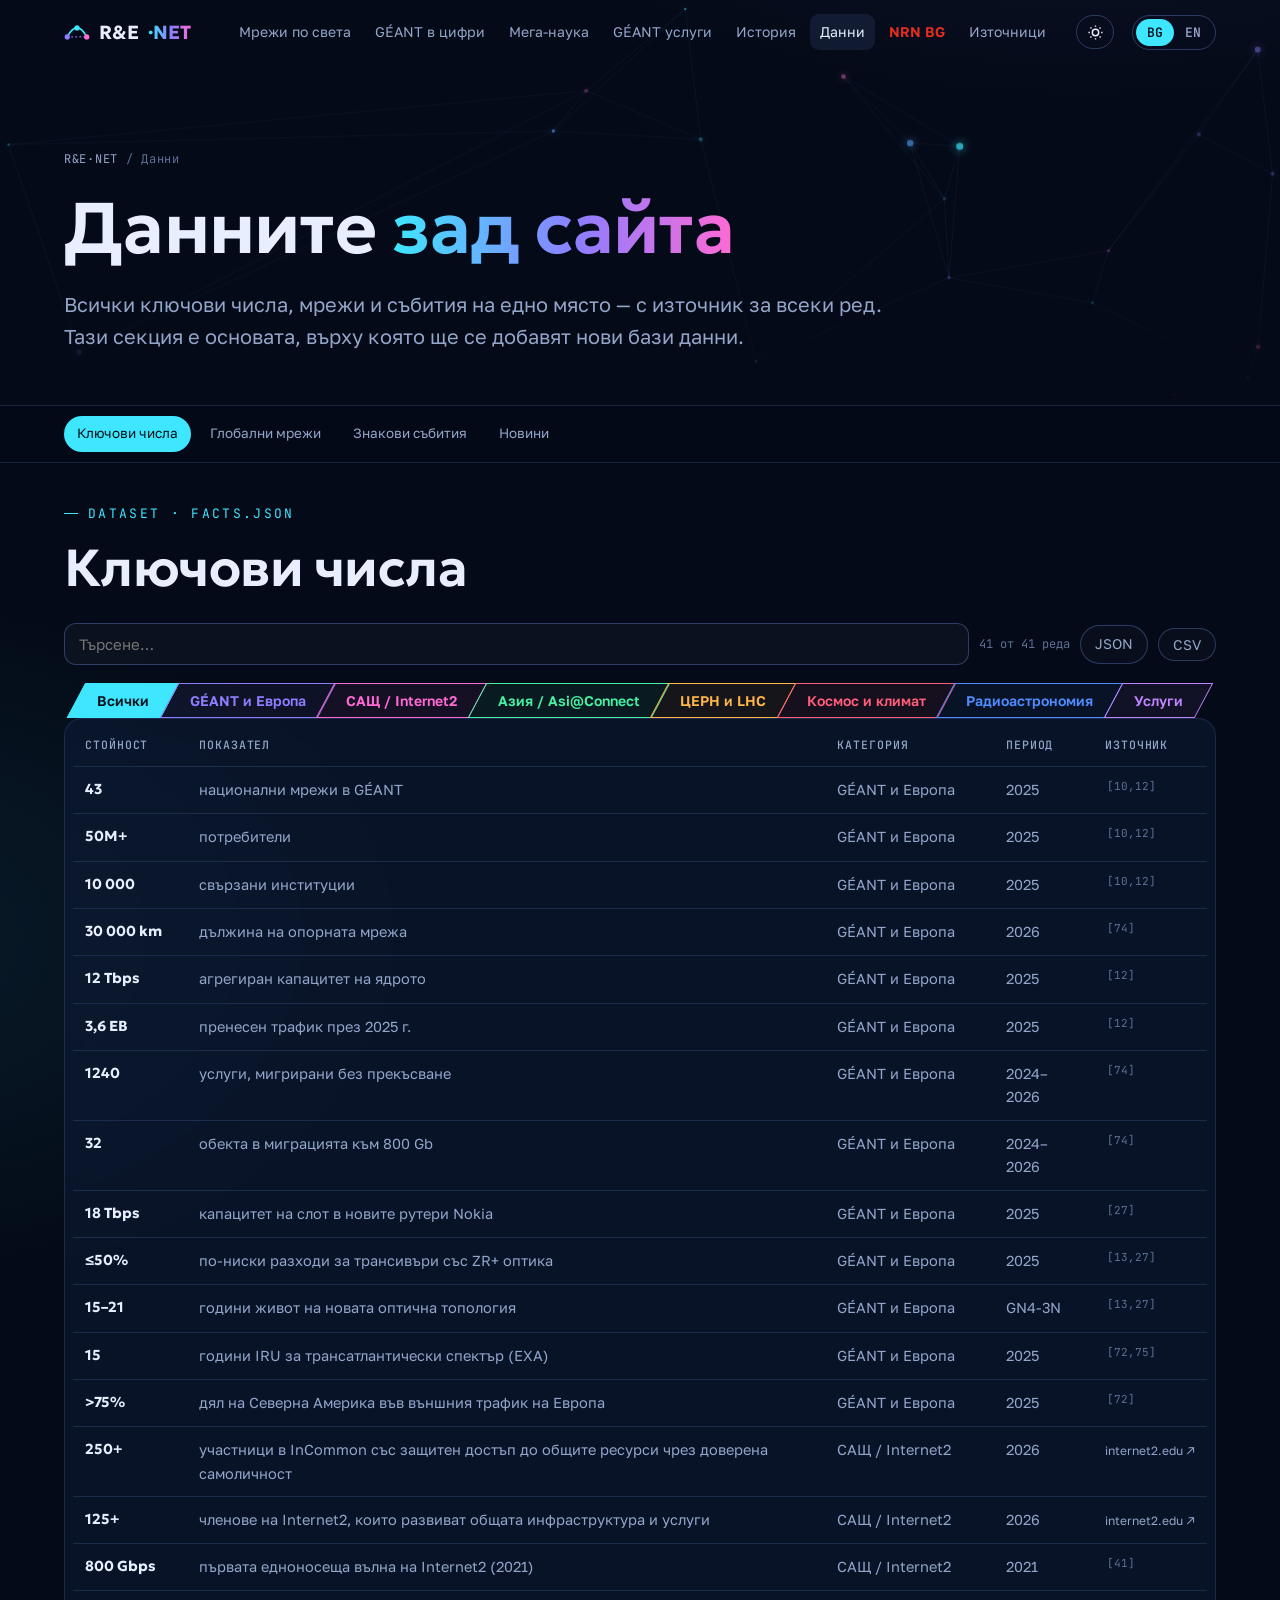
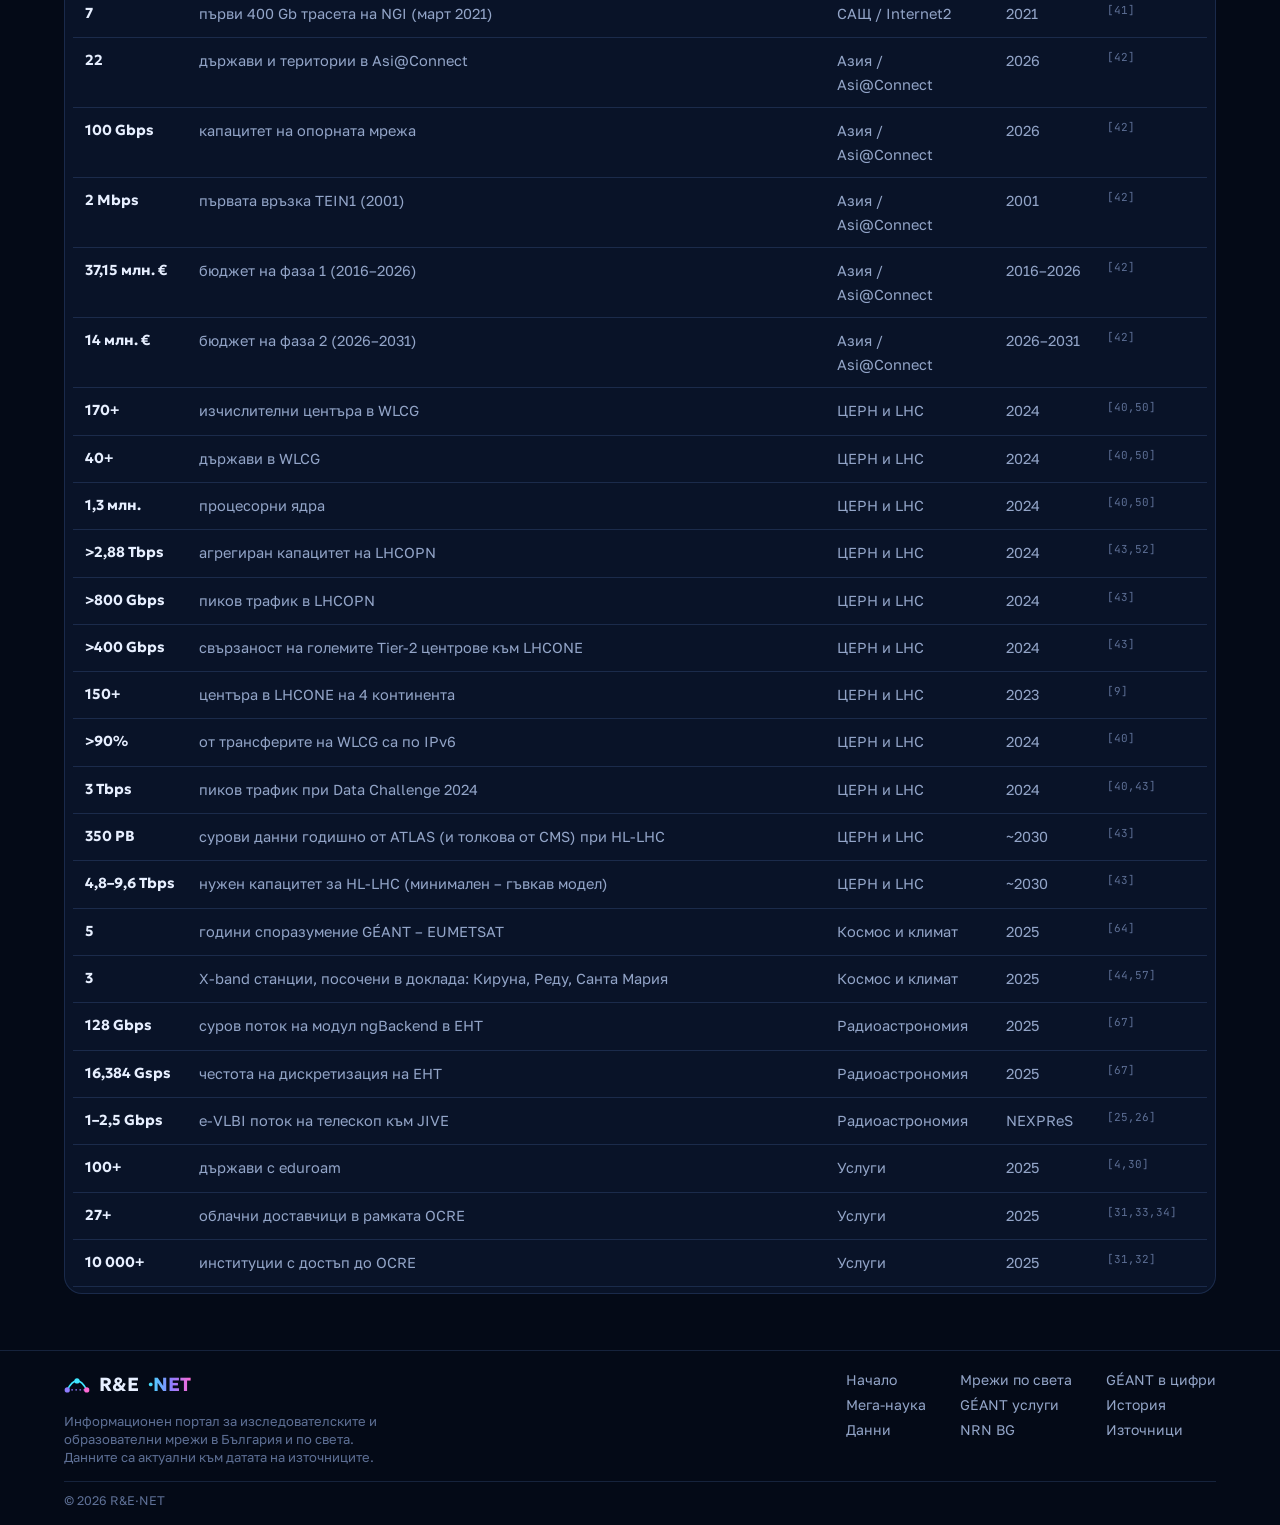
==== commit 914c53f7: "Data / Key figures: category filters as a slanted colour-coded strip attached to the table (BG/EN) C" ====
--- a/data.html
+++ b/data.html
@@ -35,7 +35,7 @@
     <div class="kicker">DATASET · facts.json</div>
     <h2 class="reveal"><span lang="bg">Ключови числа</span><span lang="en">Key figures</span></h2>
     <div class="toolbar"><input class="search" id="qFacts" type="search" aria-label="Search"><span class="count" id="cFacts"></span><a class="chip" href="data/facts.json" download>JSON</a><button class="chip" id="csvFacts">CSV</button></div>
-    <div class="filters" id="fFacts" style="margin:0 0 14px"></div>
+    <div class="filters" id="fFacts" style="margin:0"></div>
     <div class="card tbl" style="padding:6px 8px"><table class="dtable" id="tFacts"></table></div>
   </div>
 </section>
--- a/assets/css/main.css
+++ b/assets/css/main.css
@@ -925,3 +925,11 @@
 .qci a{font-family:var(--fm);font-size:13px;padding:6px 12px;border-radius:9px;border:1px solid rgba(255,106,213,.4);color:var(--pk-tx);background:rgba(255,106,213,.07);text-decoration:none;transition:background .2s,border-color .2s,color .2s}.qci a:hover{background:rgba(255,106,213,.18);border-color:rgba(255,106,213,.8);color:var(--tx)}
 body[data-page="history"] .phero .lead{max-width:none}
 body[data-page="data"] .phero .lead{max-width:none}
+body[data-page="data"] .phero{padding-bottom:32px}
+/* slanted colour-coded filter strip (data page) */
+.skTabs{display:flex;flex-wrap:wrap;gap:6px 0;padding-left:12px}
+.skTabs .chip{transform:skewX(-28deg);border-radius:0;padding:8px 20px;border:1.5px solid var(--c);background:color-mix(in srgb,var(--c) 7%,transparent);color:var(--c);font-weight:600;font-size:14px;transition:background .2s,color .2s}
+.skTabs .chip+.chip{margin-left:-1.5px}
+.skTabs .chip>.sk{display:inline-block;transform:skewX(28deg)}
+.skTabs .chip:hover{background:color-mix(in srgb,var(--c) 18%,transparent)}
+.skTabs .chip.on{background:var(--c);border-color:var(--c);color:var(--on)}
